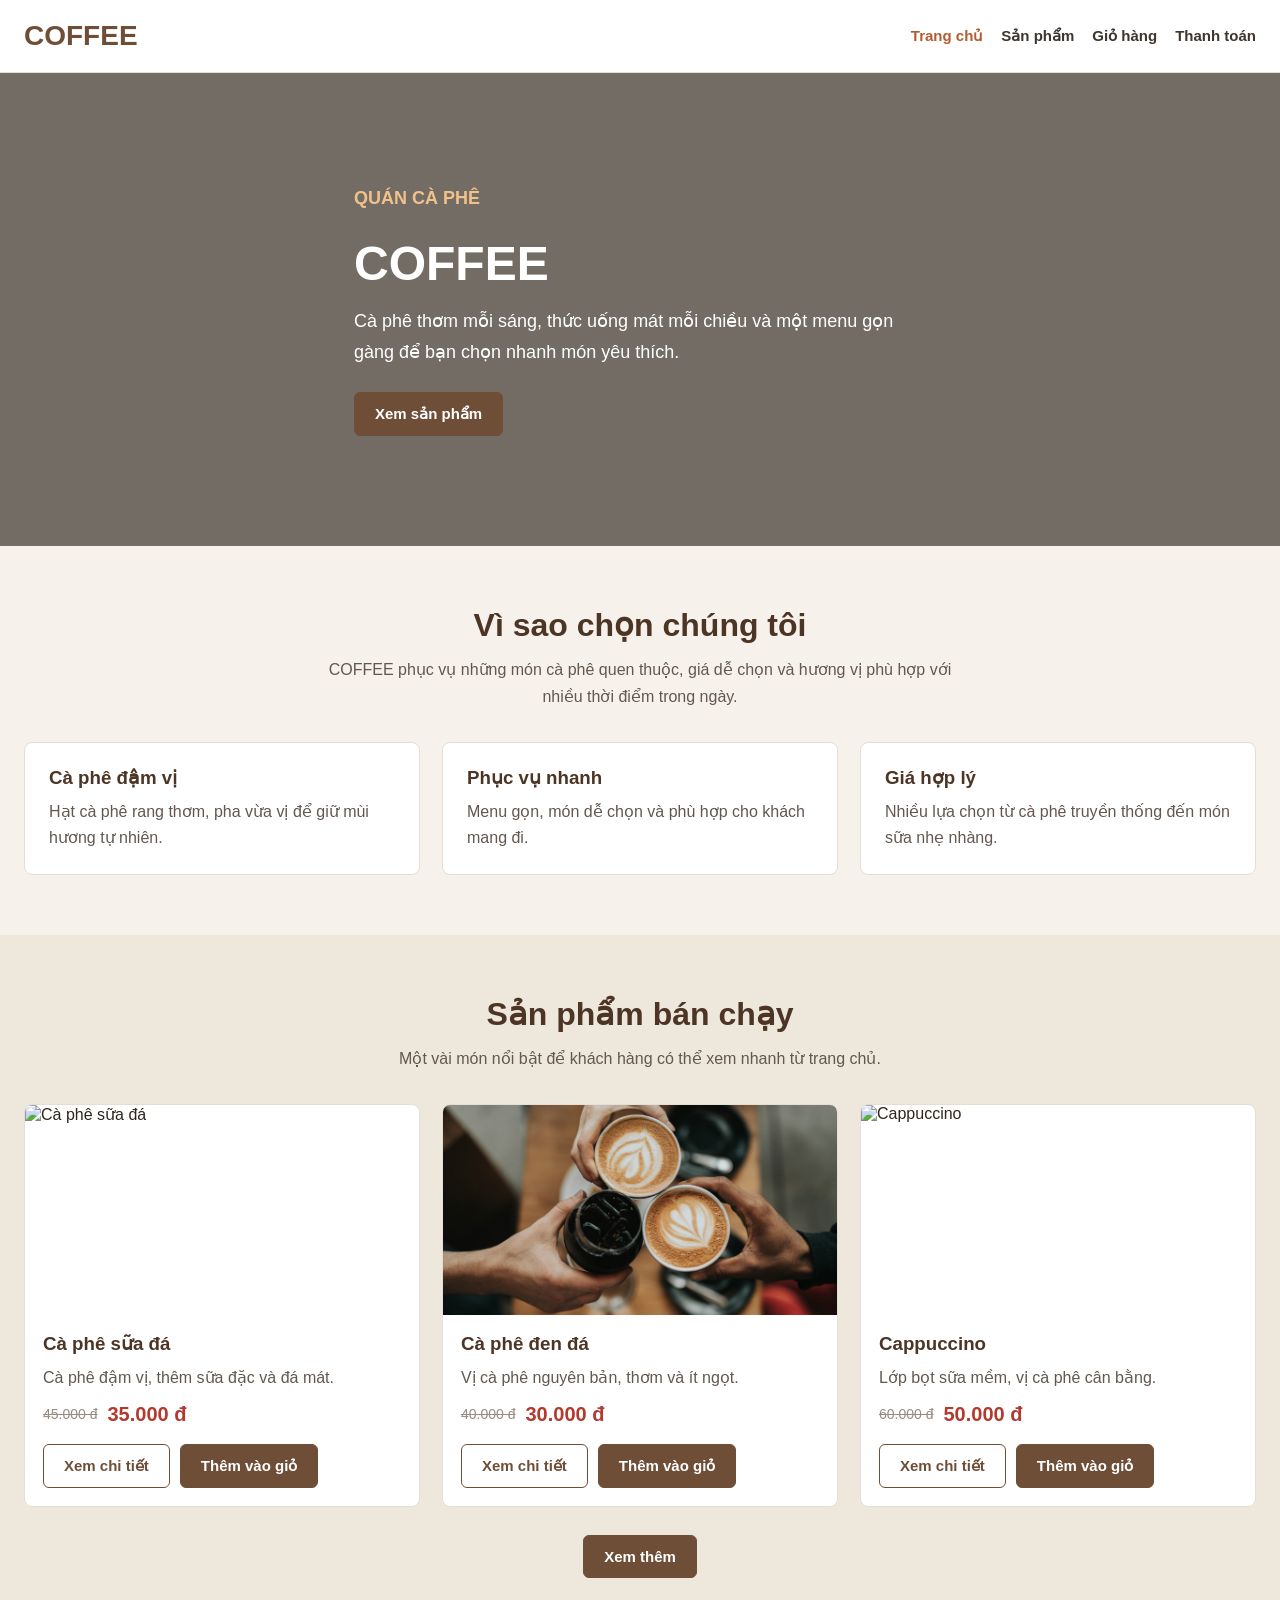
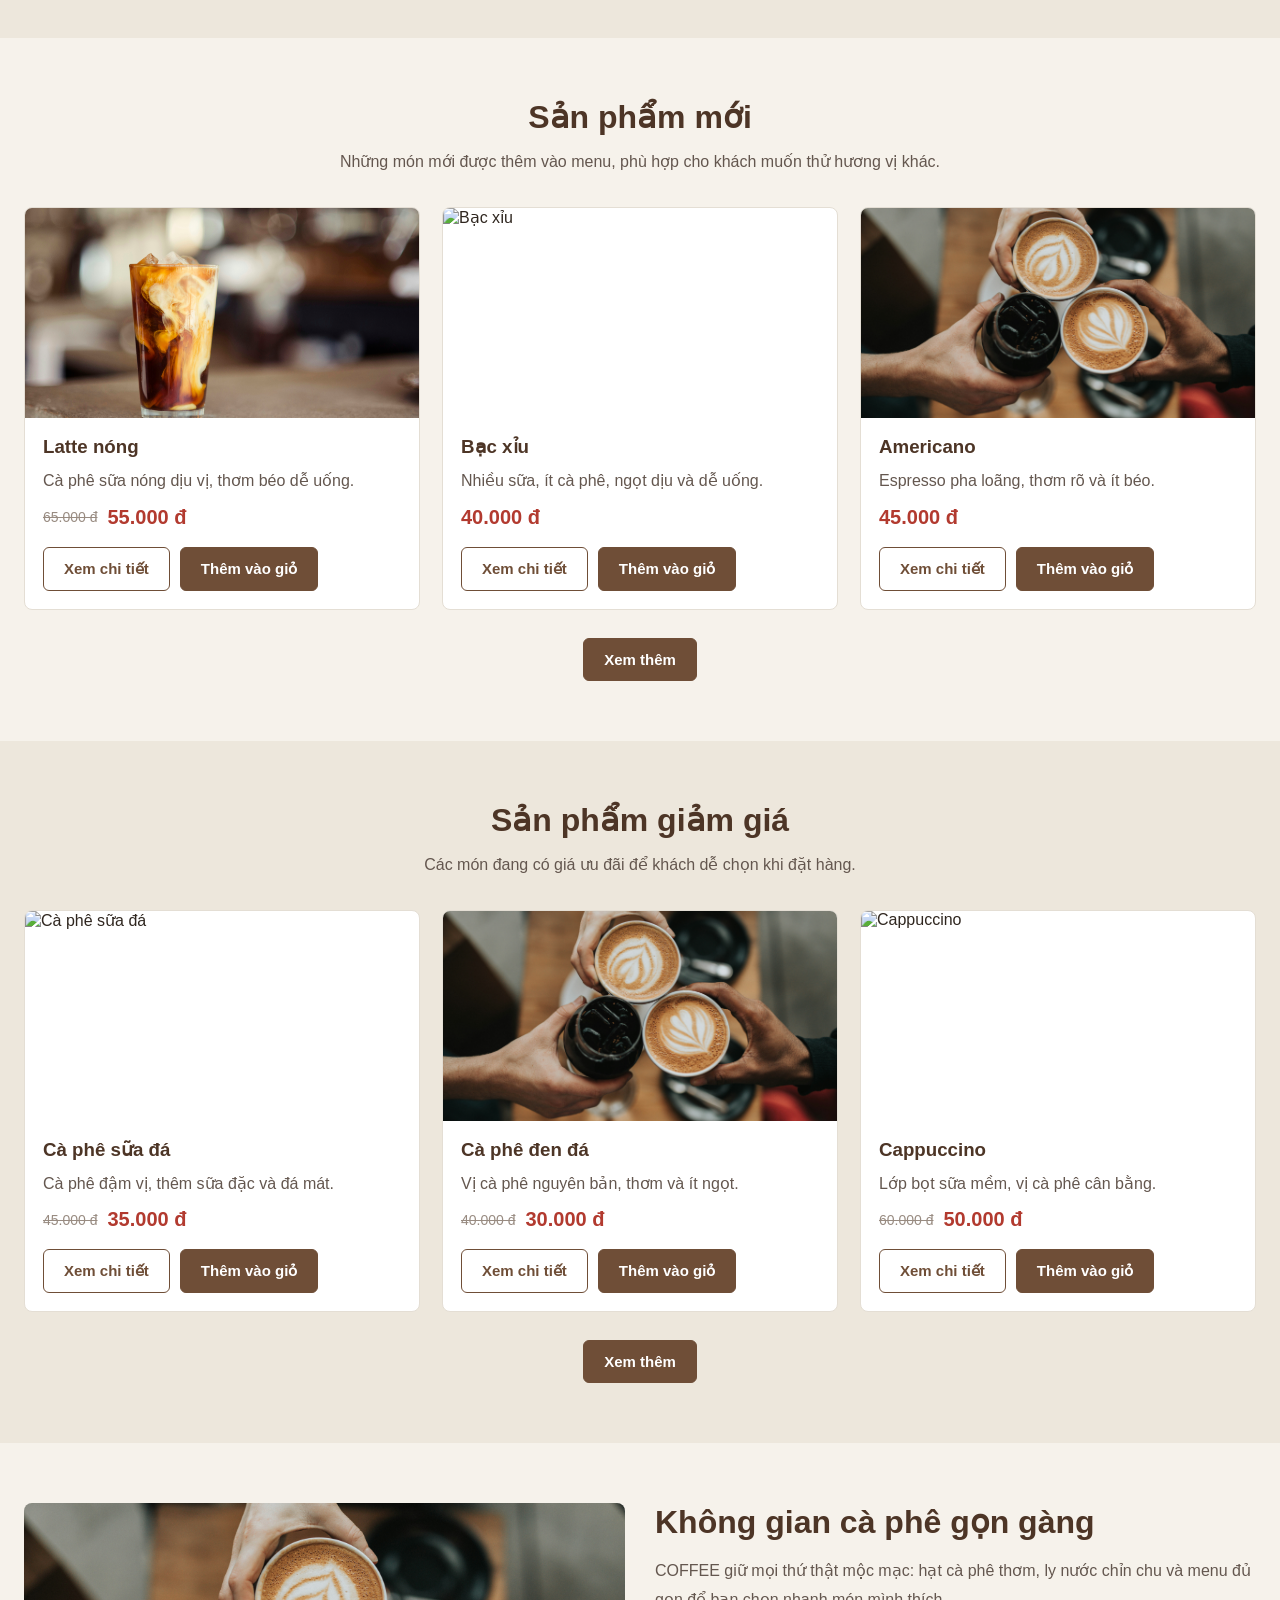
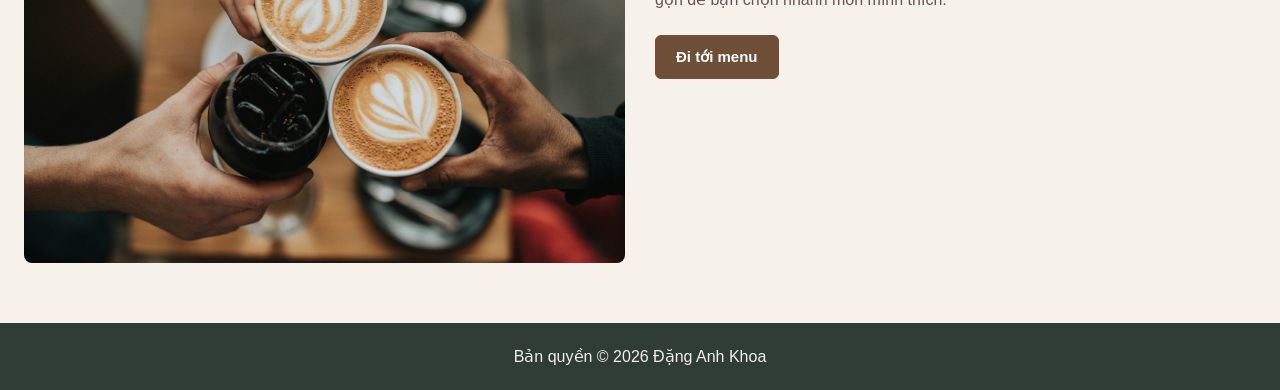
==== index.html @ a9210790 "first commit" ====
<!doctype html>
<html lang="vi">
  <head>
    <meta charset="UTF-8" />
    <meta name="viewport" content="width=device-width, initial-scale=1.0" />
    <title>COFFEE - Trang chủ</title>
    <link rel="stylesheet" href="style.css" />
  </head>

  <body>
    <header class="site-header">
      <div class="container header-inner">
        <a href="index.html" class="logo">COFFEE</a>

        <nav class="main-nav">
          <a href="index.html" class="active">Trang chủ</a>
          <a href="products.html">Sản phẩm</a>
          <a href="cart.html">Giỏ hàng</a>
          <a href="checkout.html">Thanh toán</a>
        </nav>
      </div>
    </header>

    <main>
      <section class="hero">
        <div class="container hero-content">
          <p class="eyebrow">Quán cà phê</p>
          <h1>COFFEE</h1>
          <p>
            Cà phê thơm mỗi sáng, thức uống mát mỗi chiều và một menu gọn gàng
            để bạn chọn nhanh món yêu thích.
          </p>
          <a href="products.html" class="btn">Xem sản phẩm</a>
        </div>
      </section>

      <section class="section">
        <div class="container">
          <h2 class="section-title">Vì sao chọn chúng tôi</h2>
          <p class="section-desc">
            COFFEE phục vụ những món cà phê quen thuộc, giá dễ chọn và hương vị
            phù hợp với nhiều thời điểm trong ngày.
          </p>

          <div class="feature-grid">
            <div class="feature-item">
              <h3>Cà phê đậm vị</h3>
              <p>Hạt cà phê rang thơm, pha vừa vị để giữ mùi hương tự nhiên.</p>
            </div>

            <div class="feature-item">
              <h3>Phục vụ nhanh</h3>
              <p>Menu gọn, món dễ chọn và phù hợp cho khách mang đi.</p>
            </div>

            <div class="feature-item">
              <h3>Giá hợp lý</h3>
              <p>
                Nhiều lựa chọn từ cà phê truyền thống đến món sữa nhẹ nhàng.
              </p>
            </div>
          </div>
        </div>
      </section>

      <section id="hot-products" class="section light-section">
        <div class="container">
          <h2 class="section-title">Sản phẩm bán chạy</h2>
          <p class="section-desc">
            Một vài món nổi bật để khách hàng có thể xem nhanh từ trang chủ.
          </p>

          <div class="product-grid"></div>

          <div class="section-more">
            <a href="products.html" class="btn">Xem thêm</a>
          </div>
        </div>
      </section>

      <section id="new-products" class="section">
        <div class="container">
          <h2 class="section-title">Sản phẩm mới</h2>
          <p class="section-desc">
            Những món mới được thêm vào menu, phù hợp cho khách muốn thử hương
            vị khác.
          </p>

          <div class="product-grid">
            <div class="product-card">
              <img
                src="./images/photo-1495474472287-4d71bcdd2085.jpeg"
                alt="Cà phê đen đá"
              />
              <div class="product-info">
                <h3>Cà phê đen đá</h3>
                <p>Vị cà phê nguyên bản, thơm rõ và ít ngọt.</p>
                <div class="price">
                  <span class="sale-price">30.000 đ</span>
                </div>
                <a href="detail.html" class="btn">Xem chi tiết</a>
              </div>
            </div>

            <div class="product-card">
              <img
                src="./images/photo-1461023058943-07fcbe16d735.jpeg"
                alt="Latte nóng"
              />
              <div class="product-info">
                <h3>Latte nóng</h3>
                <p>Cà phê sữa nóng dịu vị, thích hợp cho buổi sáng.</p>
                <div class="price">
                  <span class="sale-price">55.000 đ</span>
                </div>
                <a href="detail.html" class="btn">Xem chi tiết</a>
              </div>
            </div>

            <div class="product-card">
              <img
                src="./images/photo-1514432324607-a09d9b4aefdd.jpeg"
                alt="Cappuccino"
              />
              <div class="product-info">
                <h3>Cappuccino</h3>
                <p>Bọt sữa mịn, vị cà phê thơm và cân bằng.</p>
                <div class="price">
                  <span class="sale-price">50.000 đ</span>
                </div>
                <a href="detail.html" class="btn">Xem chi tiết</a>
              </div>
            </div>
          </div>

          <div class="section-more">
            <a href="products.html" class="btn">Xem thêm</a>
          </div>
        </div>
      </section>

      <section id="sale-products" class="section light-section">
        <div class="container">
          <h2 class="section-title">Sản phẩm giảm giá</h2>
          <p class="section-desc">
            Các món đang có giá ưu đãi để khách dễ chọn khi đặt hàng.
          </p>

          <div class="product-grid">
            <div class="product-card">
              <img
                src="./images/photo-1509042239860-f550ce710b93.jpeg"
                alt="Cà phê sữa đá"
              />
              <div class="product-info">
                <h3>Cà phê sữa đá</h3>
                <p>Cà phê đậm vị, thêm sữa đặc và đá mát.</p>
                <div class="price">
                  <span class="old-price">45.000 đ</span>
                  <span class="sale-price">35.000 đ</span>
                </div>
                <a href="detail.html" class="btn">Xem chi tiết</a>
              </div>
            </div>

            <div class="product-card">
              <img
                src="./images/photo-1495474472287-4d71bcdd2085.jpeg"
                alt="Cà phê đen đá"
              />
              <div class="product-info">
                <h3>Cà phê đen đá</h3>
                <p>Đậm vị, ít ngọt và phù hợp khi cần tập trung.</p>
                <div class="price">
                  <span class="old-price">40.000 đ</span>
                  <span class="sale-price">30.000 đ</span>
                </div>
                <a href="detail.html" class="btn">Xem chi tiết</a>
              </div>
            </div>

            <div class="product-card">
              <img
                src="./images/photo-1461023058943-07fcbe16d735.jpeg"
                alt="Latte nóng"
              />
              <div class="product-info">
                <h3>Latte nóng</h3>
                <p>Vị sữa nhẹ, cà phê dịu và dễ uống.</p>
                <div class="price">
                  <span class="old-price">65.000 đ</span>
                  <span class="sale-price">55.000 đ</span>
                </div>
                <a href="detail.html" class="btn">Xem chi tiết</a>
              </div>
            </div>
          </div>

          <div class="section-more">
            <a href="products.html" class="btn">Xem thêm</a>
          </div>
        </div>
      </section>

      <section class="section">
        <div class="container about-inner">
          <img
            src="./images/photo-1495474472287-4d71bcdd2085.jpeg"
            alt="Không gian cà phê"
          />

          <div class="about-text">
            <h2>Không gian cà phê gọn gàng</h2>
            <p>
              COFFEE giữ mọi thứ thật mộc mạc: hạt cà phê thơm, ly nước chỉn chu
              và menu đủ gọn để bạn chọn nhanh món mình thích.
            </p>
            <a href="products.html" class="btn">Đi tới menu</a>
          </div>
        </div>
      </section>
    </main>

    <footer class="site-footer">
      <div class="container">
        <p>Bản quyền © 2026 Đặng Anh Khoa</p>
      </div>
    </footer>
    <script src="app.js"></script>
  </body>
</html>
---- style.css ----
* {
  box-sizing: border-box;
  margin: 0;
  padding: 0;
}

body {
  background: #f6f2eb;
  color: #2f261f;
  font-family: Arial, Helvetica, sans-serif;
}

img {
  display: block;
  max-width: 100%;
}

a {
  color: inherit;
  text-decoration: none;
}

.container {
  max-width: 1280px;
  margin: 0 auto;
  padding: 0 24px;
}

.site-header {
  background: #ffffff;
  border-bottom: 1px solid #e4ded4;
}

.header-inner {
  align-items: center;
  display: flex;
  justify-content: space-between;
  min-height: 72px;
}

.logo {
  color: #6f4e37;
  font-size: 28px;
  font-weight: 700;
}

.main-nav {
  display: flex;
  flex-wrap: wrap;
  gap: 18px;
}

.main-nav a {
  color: #3f352d;
  font-size: 15px;
  font-weight: 700;
}

.main-nav a:hover,
.main-nav .active {
  color: #b35c2e;
}

.hero {
  background:
    linear-gradient(rgba(35, 26, 19, 0.62), rgba(35, 26, 19, 0.62)),
    url("./images/photo-1509042239860-f550ce710b93.jpeg") center / cover;
  color: #ffffff;
  padding: 110px 0;
}

.hero-content {
  max-width: 620px;
}

.eyebrow {
  color: #f0c28b;
  font-size: 14px;
  font-weight: 700;
  margin-bottom: 12px;
  text-transform: uppercase;
}

.hero h1,
.page-hero h1 {
  font-size: 48px;
  line-height: 1.1;
  margin-bottom: 16px;
}

.hero p,
.page-hero p {
  font-size: 18px;
  line-height: 1.7;
  margin-bottom: 24px;
}

.btn {
  background: #6f4e37;
  border: 1px solid #6f4e37;
  border-radius: 6px;
  color: #ffffff;
  cursor: pointer;
  display: inline-block;
  font-family: inherit;
  font-size: 15px;
  font-weight: 700;
  padding: 12px 20px;
}

.btn:hover {
  background: #4d3526;
}

.btn-outline {
  background: #ffffff;
  color: #6f4e37;
}

.btn-outline:hover {
  background: #f6f2eb;
}

.section {
  padding: 60px 0;
}

.section-title {
  color: #4d3526;
  font-size: 32px;
  margin-bottom: 12px;
  text-align: center;
}

.section-desc {
  color: #64574f;
  line-height: 1.7;
  margin: 0 auto 32px;
  max-width: 650px;
  text-align: center;
}

.feature-grid,
.product-grid {
  display: grid;
  gap: 22px;
  grid-template-columns: repeat(3, 1fr);
}

.feature-item,
.product-card,
.info-box,
.order-box {
  background: #ffffff;
  border: 1px solid #e4ded4;
  border-radius: 8px;
}

.feature-item {
  padding: 24px;
}

.feature-item h3,
.product-card h3,
.info-box h3,
.order-box h3 {
  color: #4d3526;
  margin-bottom: 10px;
}

.feature-item p,
.product-card p,
.info-box p,
.order-box p {
  color: #64574f;
  line-height: 1.6;
}

.light-section {
  background: #ede7dc;
}

.product-card {
  overflow: hidden;
}

.product-card img {
  height: 210px;
  object-fit: cover;
  width: 100%;
}

.product-info {
  padding: 18px;
}

.price {
  align-items: center;
  display: flex;
  gap: 10px;
  margin: 12px 0 18px;
}

.old-price {
  color: #988b81;
  font-size: 14px;
  text-decoration: line-through;
}

.sale-price {
  color: #b23a2f;
  font-size: 20px;
  font-weight: 700;
}

.card-actions {
  display: flex;
  flex-wrap: wrap;
  gap: 10px;
}

.section-more {
  margin-top: 28px;
  text-align: center;
}

.about-inner,
.detail-layout,
.cart-layout,
.checkout-layout {
  display: grid;
  gap: 30px;
  grid-template-columns: 1fr 1fr;
}

.about-inner img,
.detail-image {
  border-radius: 8px;
  height: 360px;
  object-fit: cover;
  width: 100%;
}

.about-text h2,
.detail-content h2 {
  color: #4d3526;
  font-size: 32px;
  margin-bottom: 16px;
}

.about-text p,
.detail-content p {
  color: #64574f;
  line-height: 1.8;
  margin-bottom: 20px;
}

.page-hero {
  background: #2f3d35;
  color: #ffffff;
  padding: 70px 0;
}

.toolbar {
  align-items: center;
  display: flex;
  justify-content: space-between;
  margin-bottom: 26px;
}

.toolbar h2 {
  color: #4d3526;
  font-size: 28px;
}

.toolbar span {
  color: #64574f;
}

.toolbar-actions {
  align-items: center;
  display: flex;
  gap: 12px;
}

.sort-label {
  color: #4d3526;
  font-size: 14px;
  font-weight: 700;
}

.sort-select {
  width: 180px;
}

.products-layout {
  align-items: start;
  display: grid;
  gap: 32px;
  grid-template-columns: 290px minmax(0, 1fr);
}

.products-content {
  min-width: 0;
}

.filter-sidebar {
  align-self: start;
  position: sticky;
  top: 92px;
}

.filter-panel {
  background: #fffaf3;
  border: 1px solid #eadfce;
  border-radius: 8px;
  box-shadow: 0 12px 28px rgba(77, 53, 38, 0.08);
  padding: 18px;
}

.filter-panel h2 {
  color: #4d3526;
  font-size: 24px;
  margin-bottom: 16px;
  padding-bottom: 14px;
  border-bottom: 1px solid #eadfce;
}

.filter-group {
  display: grid;
  gap: 9px;
  margin-bottom: 16px;
}

.filter-label {
  color: #4d3526;
  font-size: 14px;
  font-weight: 700;
}

.filter-group label {
  align-items: center;
  color: #64574f;
  display: flex;
  gap: 8px;
  line-height: 1.5;
}

.filter-panel input[type="text"],
.filter-panel select,
.sort-select select {
  border: 1px solid #d8d0c5;
  border-radius: 6px;
  color: #2f261f;
  font-family: inherit;
  font-size: 15px;
  padding: 11px 12px;
  width: 100%;
}

.select-wrap {
  position: relative;
}

.select-wrap::after {
  border-left: 5px solid transparent;
  border-right: 5px solid transparent;
  border-top: 6px solid #6f4e37;
  content: "";
  pointer-events: none;
  position: absolute;
  right: 13px;
  top: 50%;
  transform: translateY(-50%);
}

.filter-panel select,
.sort-select select {
  appearance: none;
  background: #ffffff;
  padding-right: 34px;
}

.price-range {
  height: 30px;
  position: relative;
}

.price-range::before {
  background: #e7dccf;
  border-radius: 999px;
  content: "";
  height: 6px;
  left: 0;
  position: absolute;
  right: 0;
  top: 12px;
}

.price-range::after {
  background: #6f4e37;
  border-radius: 999px;
  content: "";
  height: 6px;
  left: 20%;
  position: absolute;
  right: 20%;
  top: 12px;
}

.price-range input {
  appearance: none;
  background: transparent;
  height: 30px;
  left: 0;
  pointer-events: none;
  position: absolute;
  top: 0;
  width: 100%;
  z-index: 2;
}

.price-range input::-webkit-slider-thumb {
  appearance: none;
  background: #ffffff;
  border: 3px solid #6f4e37;
  border-radius: 50%;
  cursor: pointer;
  height: 18px;
  pointer-events: auto;
  width: 18px;
}

.price-range input::-moz-range-thumb {
  background: #ffffff;
  border: 3px solid #6f4e37;
  border-radius: 50%;
  cursor: pointer;
  height: 14px;
  pointer-events: auto;
  width: 14px;
}

.price-range input::-webkit-slider-runnable-track {
  background: transparent;
}

.price-range input::-moz-range-track {
  background: transparent;
}

.range-values {
  color: #64574f;
  display: flex;
  font-size: 14px;
  justify-content: space-between;
}

.filter-actions {
  display: grid;
  gap: 10px;
  margin-top: 10px;
}

.filter-actions .btn {
  text-align: center;
  width: 100%;
}

.filter-box {
  background: #ffffff;
  border: 1px solid #e4ded4;
  border-radius: 8px;
  display: flex;
  flex-wrap: wrap;
  gap: 10px;
  margin-bottom: 24px;
  padding: 14px;
}

.filter-btn {
  background: #f8f5ef;
  border: 1px solid #d8d0c5;
  border-radius: 6px;
  color: #4d3526;
  cursor: pointer;
  display: block;
  font-family: inherit;
  font-size: 15px;
  font-weight: 700;
  padding: 10px 14px;
  text-align: left;
  width: 100%;
}

.filter-btn:hover,
.filter-btn.active {
  background: #6f4e37;
  border-color: #6f4e37;
  color: #ffffff;
}

.empty-message {
  background: #ffffff;
  border: 1px solid #e4ded4;
  border-radius: 8px;
  color: #64574f;
  grid-column: 1 / -1;
  padding: 24px;
  text-align: center;
}

.detail-list {
  color: #4f453e;
  line-height: 1.8;
  margin: 18px 0 22px 18px;
}

.buy-box {
  align-items: center;
  display: flex;
  flex-wrap: wrap;
  gap: 12px;
}

.buy-box input,
.form-group input,
.form-group textarea,
.form-group select {
  border: 1px solid #d8d0c5;
  border-radius: 6px;
  color: #2f261f;
  font-family: inherit;
  font-size: 15px;
  padding: 12px;
}

.buy-box input {
  width: 82px;
}

.info-box,
.order-box {
  padding: 22px;
}

.cart-items {
  background: #ffffff;
  border: 1px solid #e4ded4;
  border-radius: 8px;
  overflow: hidden;
}

.cart-row {
  align-items: center;
  border-bottom: 1px solid #e4ded4;
  display: grid;
  gap: 16px;
  grid-template-columns: 90px 1fr 90px 110px;
  padding: 16px;
}

.cart-row:last-child {
  border-bottom: 0;
}

.cart-row img {
  border-radius: 6px;
  height: 76px;
  object-fit: cover;
  width: 90px;
}

.cart-row input {
  border: 1px solid #d8d0c5;
  border-radius: 6px;
  padding: 10px;
  width: 70px;
}

.cart-price {
  color: #b23a2f;
  font-weight: 700;
  text-align: right;
}

.summary-line {
  border-bottom: 1px solid #e4ded4;
  display: flex;
  justify-content: space-between;
  padding: 12px 0;
}

.summary-total {
  color: #b23a2f;
  font-size: 22px;
  font-weight: 700;
}

.order-box .btn {
  margin-top: 18px;
  text-align: center;
  width: 100%;
}

.checkout-form {
  background: #ffffff;
  border: 1px solid #e4ded4;
  border-radius: 8px;
  padding: 22px;
}

.form-row {
  display: grid;
  gap: 16px;
  grid-template-columns: 1fr 1fr;
}

.form-group {
  margin-bottom: 16px;
}

.form-group label {
  display: block;
  font-weight: 700;
  margin-bottom: 8px;
}

.form-group input,
.form-group textarea,
.form-group select {
  width: 100%;
}

.payment-list {
  display: grid;
  gap: 10px;
  margin-bottom: 18px;
}

.payment-list label {
  background: #f8f5ef;
  border: 1px solid #e4ded4;
  border-radius: 6px;
  padding: 12px;
}

.site-footer {
  background: #2f3d35;
  color: #f3efe8;
  padding: 24px 0;
  text-align: center;
}

@media (max-width: 900px) {
  .feature-grid,
  .product-grid,
  .about-inner,
  .detail-layout,
  .cart-layout,
  .checkout-layout,
  .products-layout {
    grid-template-columns: 1fr;
  }

  .filter-sidebar {
    position: static;
  }

  .hero h1,
  .page-hero h1 {
    font-size: 38px;
  }
}

@media (max-width: 640px) {
  .header-inner {
    align-items: flex-start;
    flex-direction: column;
    gap: 14px;
    padding: 16px 0;
  }

  .main-nav {
    gap: 12px;
  }

  .hero,
  .page-hero {
    padding: 58px 0;
  }

  .hero h1,
  .page-hero h1 {
    font-size: 32px;
  }

  .section {
    padding: 44px 0;
  }

  .toolbar,
  .form-row {
    align-items: flex-start;
    display: flex;
    flex-direction: column;
  }

  .cart-row {
    grid-template-columns: 78px 1fr;
  }

  .cart-row img {
    height: 68px;
    width: 78px;
  }

  .cart-price {
    text-align: left;
  }
}
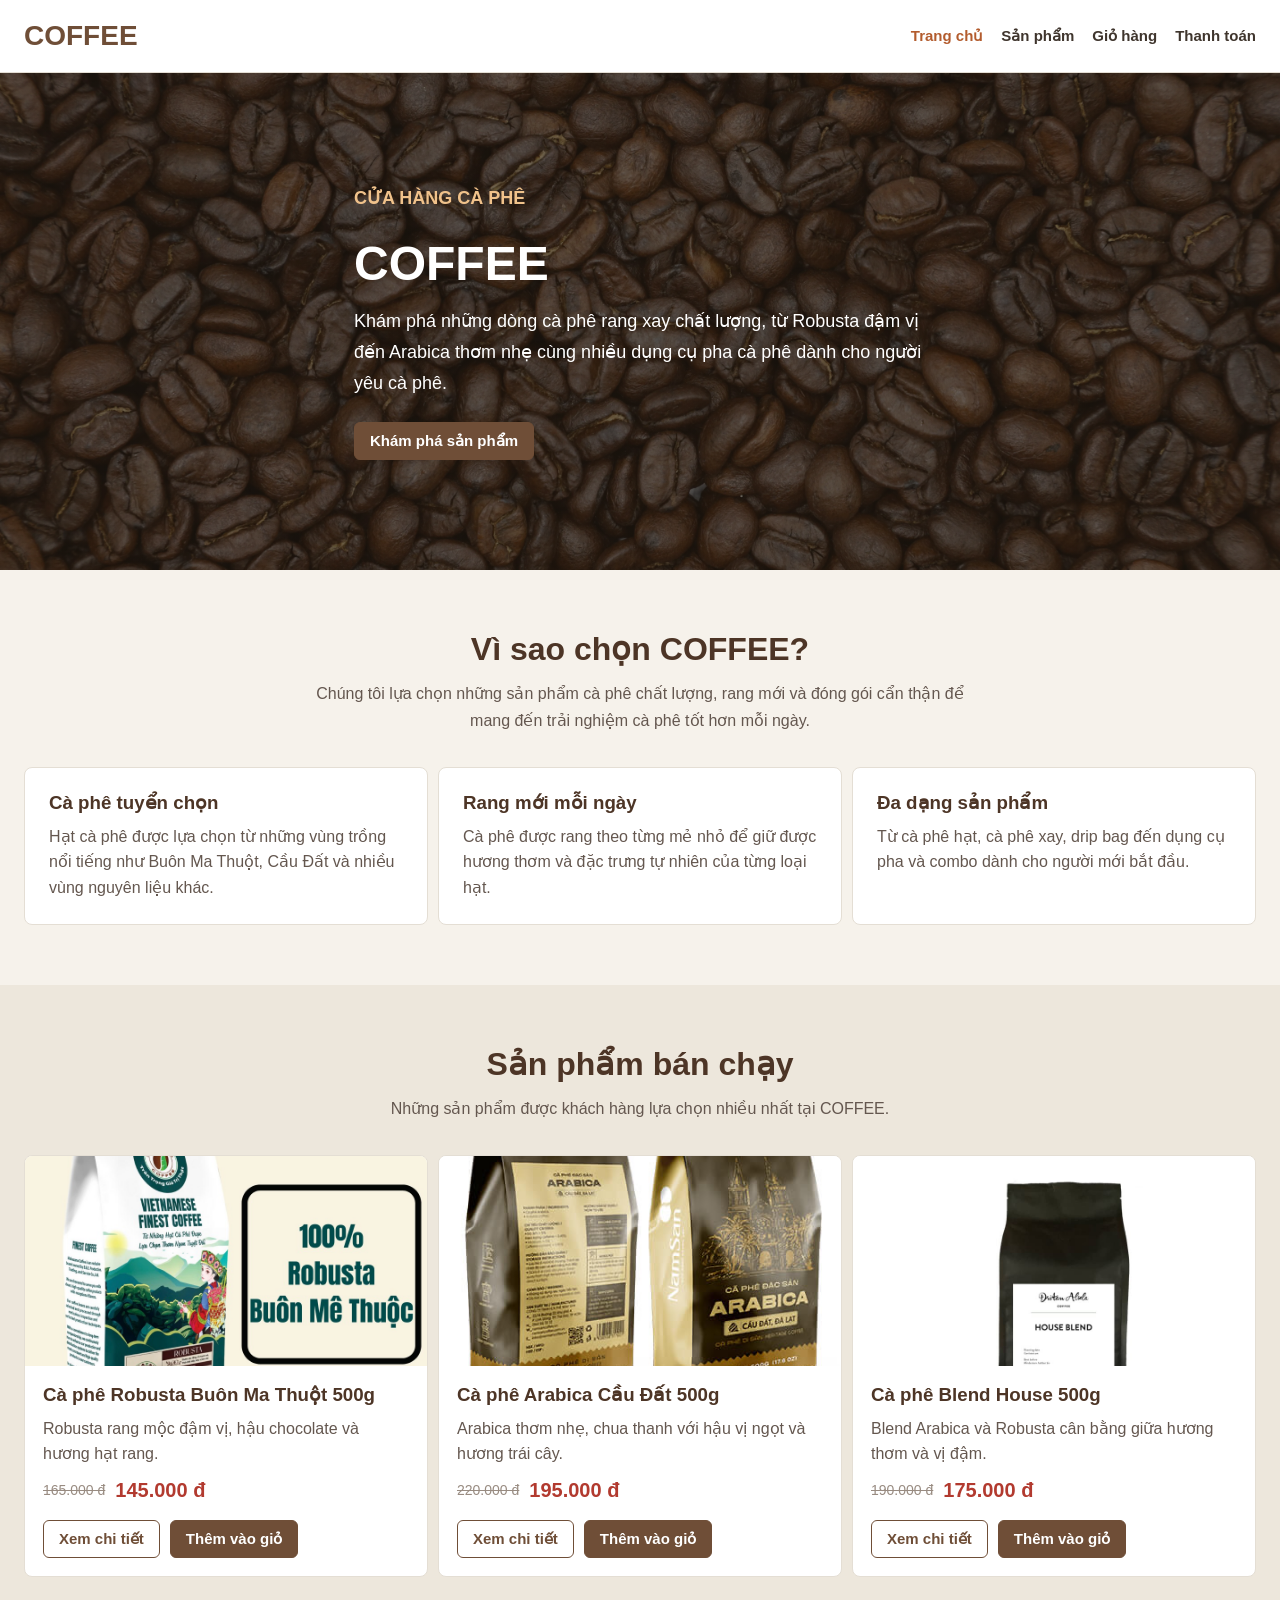
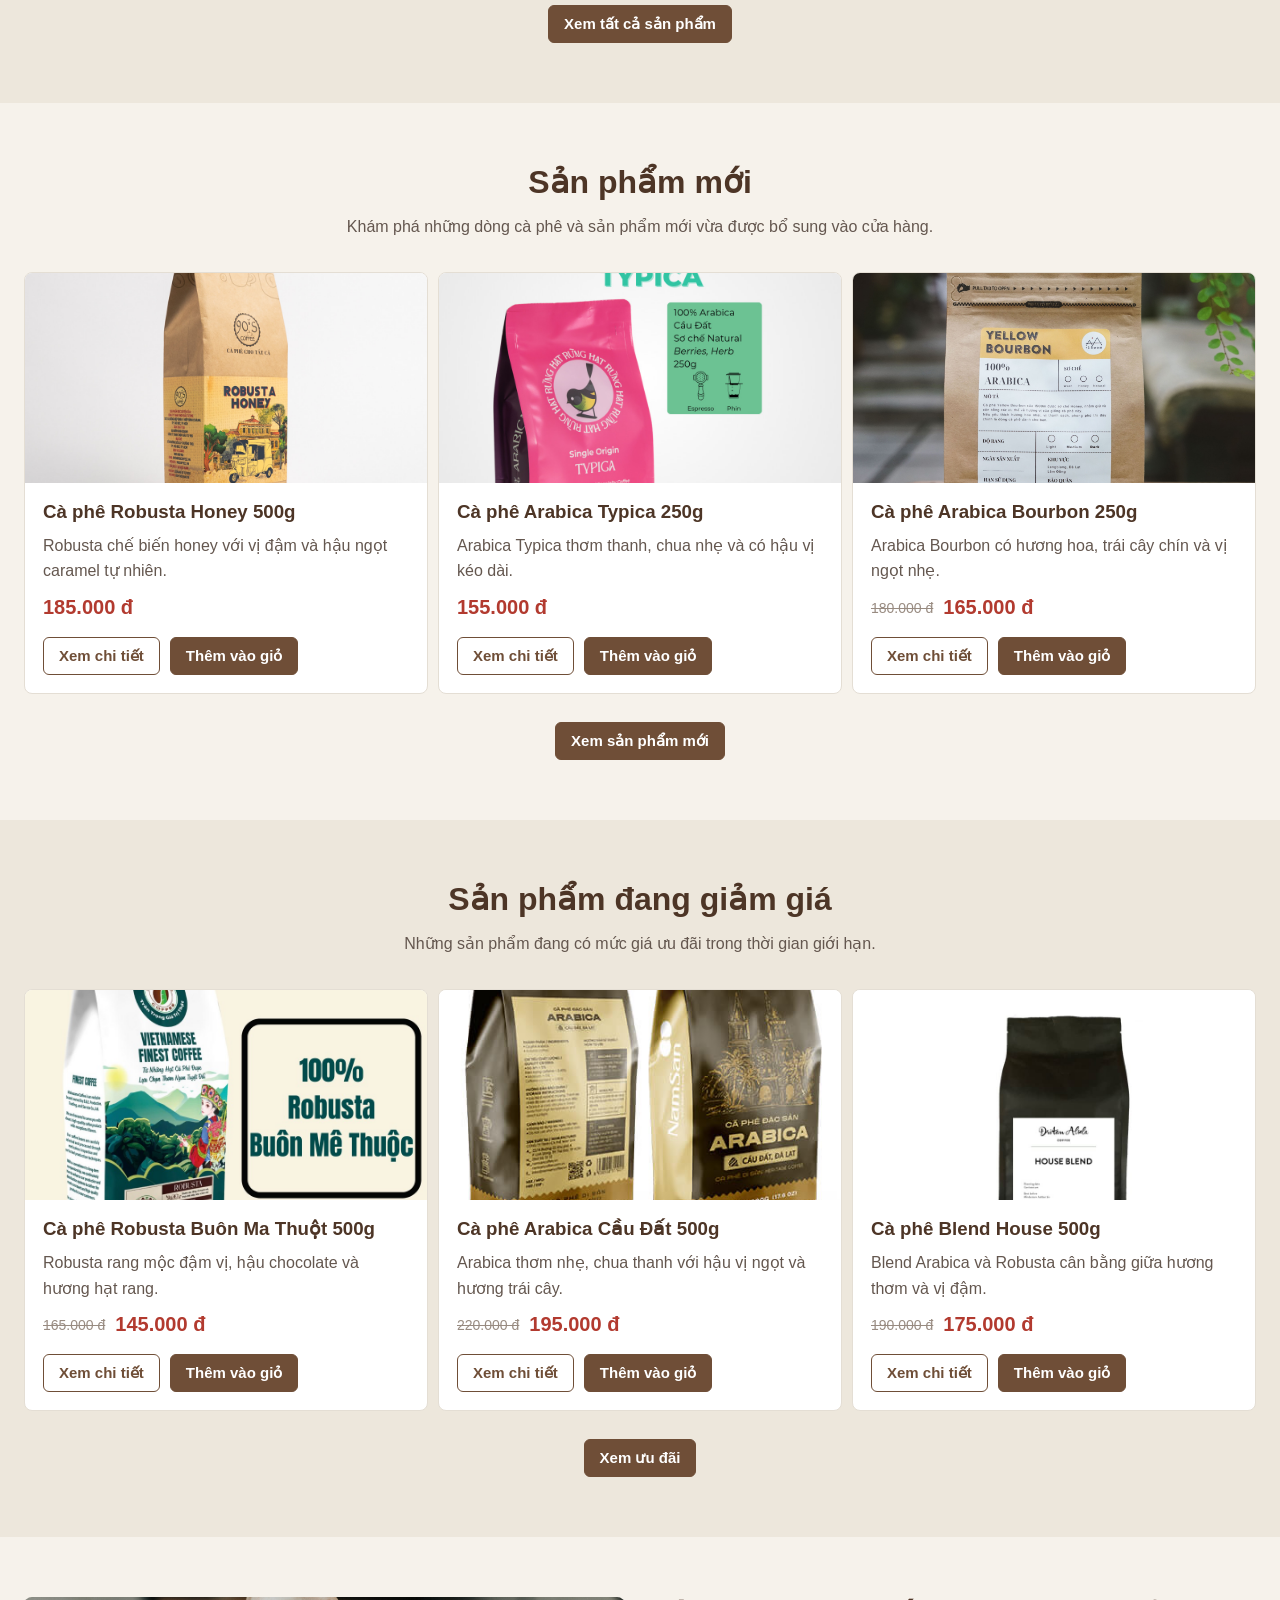
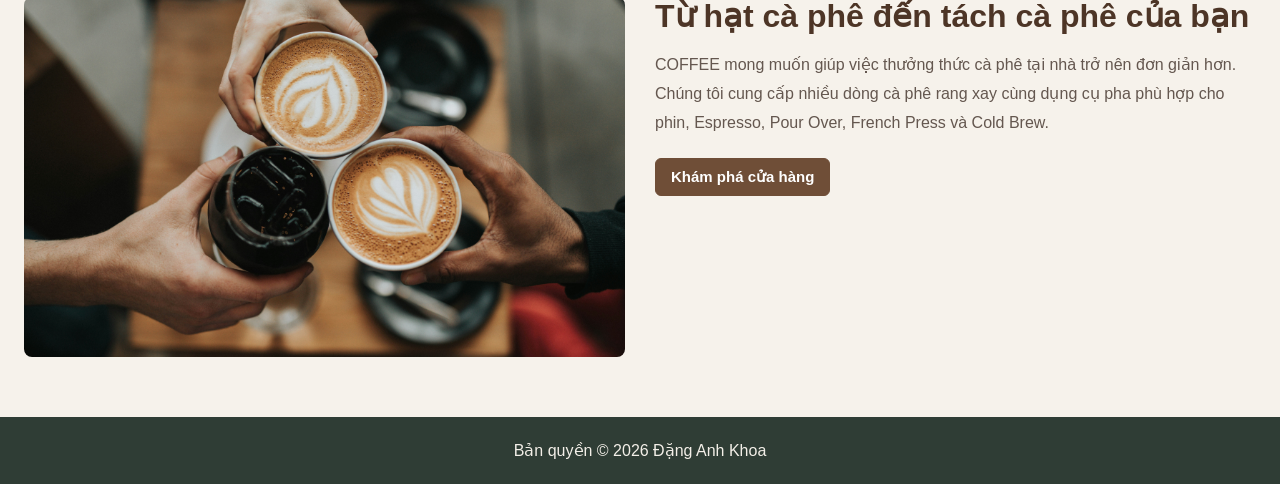
==== commit b195d959: "complete home,products,detail" ====
--- a/index.html
+++ b/index.html
@@ -21,42 +21,54 @@
       </div>
     </header>
 
-    <main>
+    <main id="home-page">
       <section class="hero">
         <div class="container hero-content">
-          <p class="eyebrow">Quán cà phê</p>
+          <p class="eyebrow">Cửa hàng cà phê</p>
+
           <h1>COFFEE</h1>
+
           <p>
-            Cà phê thơm mỗi sáng, thức uống mát mỗi chiều và một menu gọn gàng
-            để bạn chọn nhanh món yêu thích.
+            Khám phá những dòng cà phê rang xay chất lượng, từ Robusta đậm vị
+            đến Arabica thơm nhẹ cùng nhiều dụng cụ pha cà phê dành cho người
+            yêu cà phê.
           </p>
-          <a href="products.html" class="btn">Xem sản phẩm</a>
+
+          <a href="products.html" class="btn">Khám phá sản phẩm</a>
         </div>
       </section>
 
       <section class="section">
         <div class="container">
-          <h2 class="section-title">Vì sao chọn chúng tôi</h2>
+          <h2 class="section-title">Vì sao chọn COFFEE?</h2>
+
           <p class="section-desc">
-            COFFEE phục vụ những món cà phê quen thuộc, giá dễ chọn và hương vị
-            phù hợp với nhiều thời điểm trong ngày.
+            Chúng tôi lựa chọn những sản phẩm cà phê chất lượng, rang mới và
+            đóng gói cẩn thận để mang đến trải nghiệm cà phê tốt hơn mỗi ngày.
           </p>
 
           <div class="feature-grid">
             <div class="feature-item">
-              <h3>Cà phê đậm vị</h3>
-              <p>Hạt cà phê rang thơm, pha vừa vị để giữ mùi hương tự nhiên.</p>
+              <h3>Cà phê tuyển chọn</h3>
+              <p>
+                Hạt cà phê được lựa chọn từ những vùng trồng nổi tiếng như Buôn
+                Ma Thuột, Cầu Đất và nhiều vùng nguyên liệu khác.
+              </p>
             </div>
 
             <div class="feature-item">
-              <h3>Phục vụ nhanh</h3>
-              <p>Menu gọn, món dễ chọn và phù hợp cho khách mang đi.</p>
+              <h3>Rang mới mỗi ngày</h3>
+              <p>
+                Cà phê được rang theo từng mẻ nhỏ để giữ được hương thơm và đặc
+                trưng tự nhiên của từng loại hạt.
+              </p>
             </div>
 
             <div class="feature-item">
-              <h3>Giá hợp lý</h3>
+              <h3>Đa dạng sản phẩm</h3>
               <p>
-                Nhiều lựa chọn từ cà phê truyền thống đến món sữa nhẹ nhàng.
+                Từ cà phê hạt, cà phê xay, drip bag đến dụng cụ pha và combo
+                dành cho người mới bắt đầu.
               </p>
             </div>
           </div>
@@ -66,14 +78,19 @@
       <section id="hot-products" class="section light-section">
         <div class="container">
           <h2 class="section-title">Sản phẩm bán chạy</h2>
+
           <p class="section-desc">
-            Một vài món nổi bật để khách hàng có thể xem nhanh từ trang chủ.
+            Những sản phẩm được khách hàng lựa chọn nhiều nhất tại COFFEE.
           </p>
 
-          <div class="product-grid"></div>
+          <div class="product-grid">
+            <!-- render hot-products -->
+          </div>
 
           <div class="section-more">
-            <a href="products.html" class="btn">Xem thêm</a>
+            <a href="products.html?status=hot" class="btn"
+              >Xem tất cả sản phẩm</a
+            >
           </div>
         </div>
       </section>
@@ -81,123 +98,36 @@
       <section id="new-products" class="section">
         <div class="container">
           <h2 class="section-title">Sản phẩm mới</h2>
+
           <p class="section-desc">
-            Những món mới được thêm vào menu, phù hợp cho khách muốn thử hương
-            vị khác.
+            Khám phá những dòng cà phê và sản phẩm mới vừa được bổ sung vào cửa
+            hàng.
           </p>
 
           <div class="product-grid">
-            <div class="product-card">
-              <img
-                src="./images/photo-1495474472287-4d71bcdd2085.jpeg"
-                alt="Cà phê đen đá"
-              />
-              <div class="product-info">
-                <h3>Cà phê đen đá</h3>
-                <p>Vị cà phê nguyên bản, thơm rõ và ít ngọt.</p>
-                <div class="price">
-                  <span class="sale-price">30.000 đ</span>
-                </div>
-                <a href="detail.html" class="btn">Xem chi tiết</a>
-              </div>
-            </div>
-
-            <div class="product-card">
-              <img
-                src="./images/photo-1461023058943-07fcbe16d735.jpeg"
-                alt="Latte nóng"
-              />
-              <div class="product-info">
-                <h3>Latte nóng</h3>
-                <p>Cà phê sữa nóng dịu vị, thích hợp cho buổi sáng.</p>
-                <div class="price">
-                  <span class="sale-price">55.000 đ</span>
-                </div>
-                <a href="detail.html" class="btn">Xem chi tiết</a>
-              </div>
-            </div>
-
-            <div class="product-card">
-              <img
-                src="./images/photo-1514432324607-a09d9b4aefdd.jpeg"
-                alt="Cappuccino"
-              />
-              <div class="product-info">
-                <h3>Cappuccino</h3>
-                <p>Bọt sữa mịn, vị cà phê thơm và cân bằng.</p>
-                <div class="price">
-                  <span class="sale-price">50.000 đ</span>
-                </div>
-                <a href="detail.html" class="btn">Xem chi tiết</a>
-              </div>
-            </div>
+            <!-- render new-products -->
           </div>
 
           <div class="section-more">
-            <a href="products.html" class="btn">Xem thêm</a>
+            <a href="products.html?status=new" class="btn">Xem sản phẩm mới</a>
           </div>
         </div>
       </section>
 
       <section id="sale-products" class="section light-section">
         <div class="container">
-          <h2 class="section-title">Sản phẩm giảm giá</h2>
+          <h2 class="section-title">Sản phẩm đang giảm giá</h2>
+
           <p class="section-desc">
-            Các món đang có giá ưu đãi để khách dễ chọn khi đặt hàng.
+            Những sản phẩm đang có mức giá ưu đãi trong thời gian giới hạn.
           </p>
 
           <div class="product-grid">
-            <div class="product-card">
-              <img
-                src="./images/photo-1509042239860-f550ce710b93.jpeg"
-                alt="Cà phê sữa đá"
-              />
-              <div class="product-info">
-                <h3>Cà phê sữa đá</h3>
-                <p>Cà phê đậm vị, thêm sữa đặc và đá mát.</p>
-                <div class="price">
-                  <span class="old-price">45.000 đ</span>
-                  <span class="sale-price">35.000 đ</span>
-                </div>
-                <a href="detail.html" class="btn">Xem chi tiết</a>
-              </div>
-            </div>
-
-            <div class="product-card">
-              <img
-                src="./images/photo-1495474472287-4d71bcdd2085.jpeg"
-                alt="Cà phê đen đá"
-              />
-              <div class="product-info">
-                <h3>Cà phê đen đá</h3>
-                <p>Đậm vị, ít ngọt và phù hợp khi cần tập trung.</p>
-                <div class="price">
-                  <span class="old-price">40.000 đ</span>
-                  <span class="sale-price">30.000 đ</span>
-                </div>
-                <a href="detail.html" class="btn">Xem chi tiết</a>
-              </div>
-            </div>
-
-            <div class="product-card">
-              <img
-                src="./images/photo-1461023058943-07fcbe16d735.jpeg"
-                alt="Latte nóng"
-              />
-              <div class="product-info">
-                <h3>Latte nóng</h3>
-                <p>Vị sữa nhẹ, cà phê dịu và dễ uống.</p>
-                <div class="price">
-                  <span class="old-price">65.000 đ</span>
-                  <span class="sale-price">55.000 đ</span>
-                </div>
-                <a href="detail.html" class="btn">Xem chi tiết</a>
-              </div>
-            </div>
+            <!-- render sale-products -->
           </div>
 
           <div class="section-more">
-            <a href="products.html" class="btn">Xem thêm</a>
+            <a href="products.html?status=sale" class="btn">Xem ưu đãi</a>
           </div>
         </div>
       </section>
@@ -205,17 +135,21 @@
       <section class="section">
         <div class="container about-inner">
           <img
-            src="./images/photo-1495474472287-4d71bcdd2085.jpeg"
-            alt="Không gian cà phê"
+            src="./images/hat-ca-phe-den-tach-ca-phe.jpeg"
+            alt="Hạt cà phê rang"
           />
 
           <div class="about-text">
-            <h2>Không gian cà phê gọn gàng</h2>
+            <h2>Từ hạt cà phê đến tách cà phê của bạn</h2>
+
             <p>
-              COFFEE giữ mọi thứ thật mộc mạc: hạt cà phê thơm, ly nước chỉn chu
-              và menu đủ gọn để bạn chọn nhanh món mình thích.
+              COFFEE mong muốn giúp việc thưởng thức cà phê tại nhà trở nên đơn
+              giản hơn. Chúng tôi cung cấp nhiều dòng cà phê rang xay cùng dụng
+              cụ pha phù hợp cho phin, Espresso, Pour Over, French Press và Cold
+              Brew.
             </p>
-            <a href="products.html" class="btn">Đi tới menu</a>
+
+            <a href="products.html" class="btn">Khám phá cửa hàng</a>
           </div>
         </div>
       </section>
@@ -226,6 +160,7 @@
         <p>Bản quyền © 2026 Đặng Anh Khoa</p>
       </div>
     </footer>
-    <script src="app.js"></script>
+
+    <script type="module" src="app.js"></script>
   </body>
 </html>
--- a/style.css
+++ b/style.css
@@ -64,7 +64,7 @@
 .hero {
   background:
     linear-gradient(rgba(35, 26, 19, 0.62), rgba(35, 26, 19, 0.62)),
-    url("./images/photo-1509042239860-f550ce710b93.jpeg") center / cover;
+    url("./images/background-ca-phe.webp") center / cover;
   color: #ffffff;
   padding: 110px 0;
 }
@@ -105,7 +105,7 @@
   font-family: inherit;
   font-size: 15px;
   font-weight: 700;
-  padding: 12px 20px;
+  padding: 9px 15px;
 }
 
 .btn:hover {
@@ -142,8 +142,9 @@
 
 .feature-grid,
 .product-grid {
-  display: grid;
-  gap: 22px;
+  align-items: stretch;
+  display: grid;
+  gap: 10px;
   grid-template-columns: repeat(3, 1fr);
 }
 
@@ -182,6 +183,14 @@
 
 .product-card {
   overflow: hidden;
+  display: flex;
+  flex-direction: column;
+  height: 100%;
+  transition: 0.3s;
+}
+
+.product-card:hover {
+  transform: translateY(-5px);
 }
 
 .product-card img {
@@ -191,14 +200,21 @@
 }
 
 .product-info {
+  display: flex;
+  flex-direction: column;
+  flex: 1;
   padding: 18px;
 }
 
+.product-info p {
+  margin-bottom: 12px;
+}
+
 .price {
   align-items: center;
   display: flex;
   gap: 10px;
-  margin: 12px 0 18px;
+  margin: auto 0 18px;
 }
 
 .old-price {
@@ -233,11 +249,25 @@
   grid-template-columns: 1fr 1fr;
 }
 
-.about-inner img,
-.detail-image {
+.not-found {
+  display: flex;
+  flex-direction: column;
+  justify-content: center;
+  align-items: center;
+  gap: 30px;
+}
+
+.about-inner img {
   border-radius: 8px;
   height: 360px;
   object-fit: cover;
+  width: 100%;
+}
+
+.detail-image {
+  border-radius: 8px;
+  height: 560px;
+  object-fit: contain;
   width: 100%;
 }
 
@@ -381,79 +411,80 @@
   padding-right: 34px;
 }
 
-.price-range {
-  height: 30px;
-  position: relative;
-}
-
-.price-range::before {
+.price-filter {
+  display: grid;
+  gap: 10px;
+}
+
+.price-filter input[type="range"] {
+  appearance: none;
   background: #e7dccf;
   border-radius: 999px;
-  content: "";
+  cursor: pointer;
   height: 6px;
-  left: 0;
-  position: absolute;
-  right: 0;
-  top: 12px;
-}
-
-.price-range::after {
-  background: #6f4e37;
-  border-radius: 999px;
-  content: "";
-  height: 6px;
-  left: 20%;
-  position: absolute;
-  right: 20%;
-  top: 12px;
-}
-
-.price-range input {
-  appearance: none;
-  background: transparent;
-  height: 30px;
-  left: 0;
-  pointer-events: none;
-  position: absolute;
-  top: 0;
-  width: 100%;
-  z-index: 2;
-}
-
-.price-range input::-webkit-slider-thumb {
+  width: 100%;
+}
+
+.price-filter input[type="range"]::-webkit-slider-thumb {
   appearance: none;
   background: #ffffff;
   border: 3px solid #6f4e37;
   border-radius: 50%;
   cursor: pointer;
   height: 18px;
-  pointer-events: auto;
   width: 18px;
 }
 
-.price-range input::-moz-range-thumb {
+.price-filter input[type="range"]::-moz-range-thumb {
   background: #ffffff;
   border: 3px solid #6f4e37;
   border-radius: 50%;
   cursor: pointer;
   height: 14px;
-  pointer-events: auto;
   width: 14px;
 }
 
-.price-range input::-webkit-slider-runnable-track {
-  background: transparent;
-}
-
-.price-range input::-moz-range-track {
-  background: transparent;
-}
-
-.range-values {
+.price-filter-value {
+  align-items: center;
   color: #64574f;
   display: flex;
   font-size: 14px;
   justify-content: space-between;
+}
+
+.price-filter-value strong {
+  color: #4d3526;
+  font-weight: 700;
+}
+
+#max-price-value {
+  color: #b23a2f;
+}
+
+.filter-panel input[type="text"]:focus,
+.filter-panel select:focus,
+.sort-select select:focus {
+  border-color: #6f4e37;
+  outline: none;
+}
+
+.toolbar > div:first-child {
+  display: grid;
+  gap: 6px;
+}
+
+#product-count {
+  color: #7b6c62;
+  font-size: 14px;
+}
+.products-page-grid {
+  grid-template-columns: repeat(3, minmax(0, 1fr));
+}
+#reset-filter {
+  transition:
+    background 0.2s,
+    color 0.2s,
+    border-color 0.2s;
 }
 
 .filter-actions {
@@ -651,7 +682,11 @@
   padding: 24px 0;
   text-align: center;
 }
-
+@media (max-width: 1100px) {
+  .products-page-grid {
+    grid-template-columns: repeat(2, minmax(0, 1fr));
+  }
+}
 @media (max-width: 900px) {
   .feature-grid,
   .product-grid,
@@ -671,6 +706,18 @@
   .page-hero h1 {
     font-size: 38px;
   }
+  .products-page-grid {
+    grid-template-columns: repeat(2, minmax(0, 1fr));
+  }
+
+  .toolbar {
+    align-items: flex-start;
+    gap: 16px;
+  }
+
+  .toolbar-actions {
+    flex-wrap: wrap;
+  }
 }
 
 @media (max-width: 640px) {
@@ -718,4 +765,25 @@
   .cart-price {
     text-align: left;
   }
-}
+  .products-page-grid {
+    grid-template-columns: 1fr;
+  }
+
+  .toolbar {
+    gap: 18px;
+  }
+
+  .toolbar-actions {
+    align-items: stretch;
+    display: grid;
+    width: 100%;
+  }
+
+  .sort-select {
+    width: 100%;
+  }
+
+  .price-filter-value {
+    gap: 10px;
+  }
+}
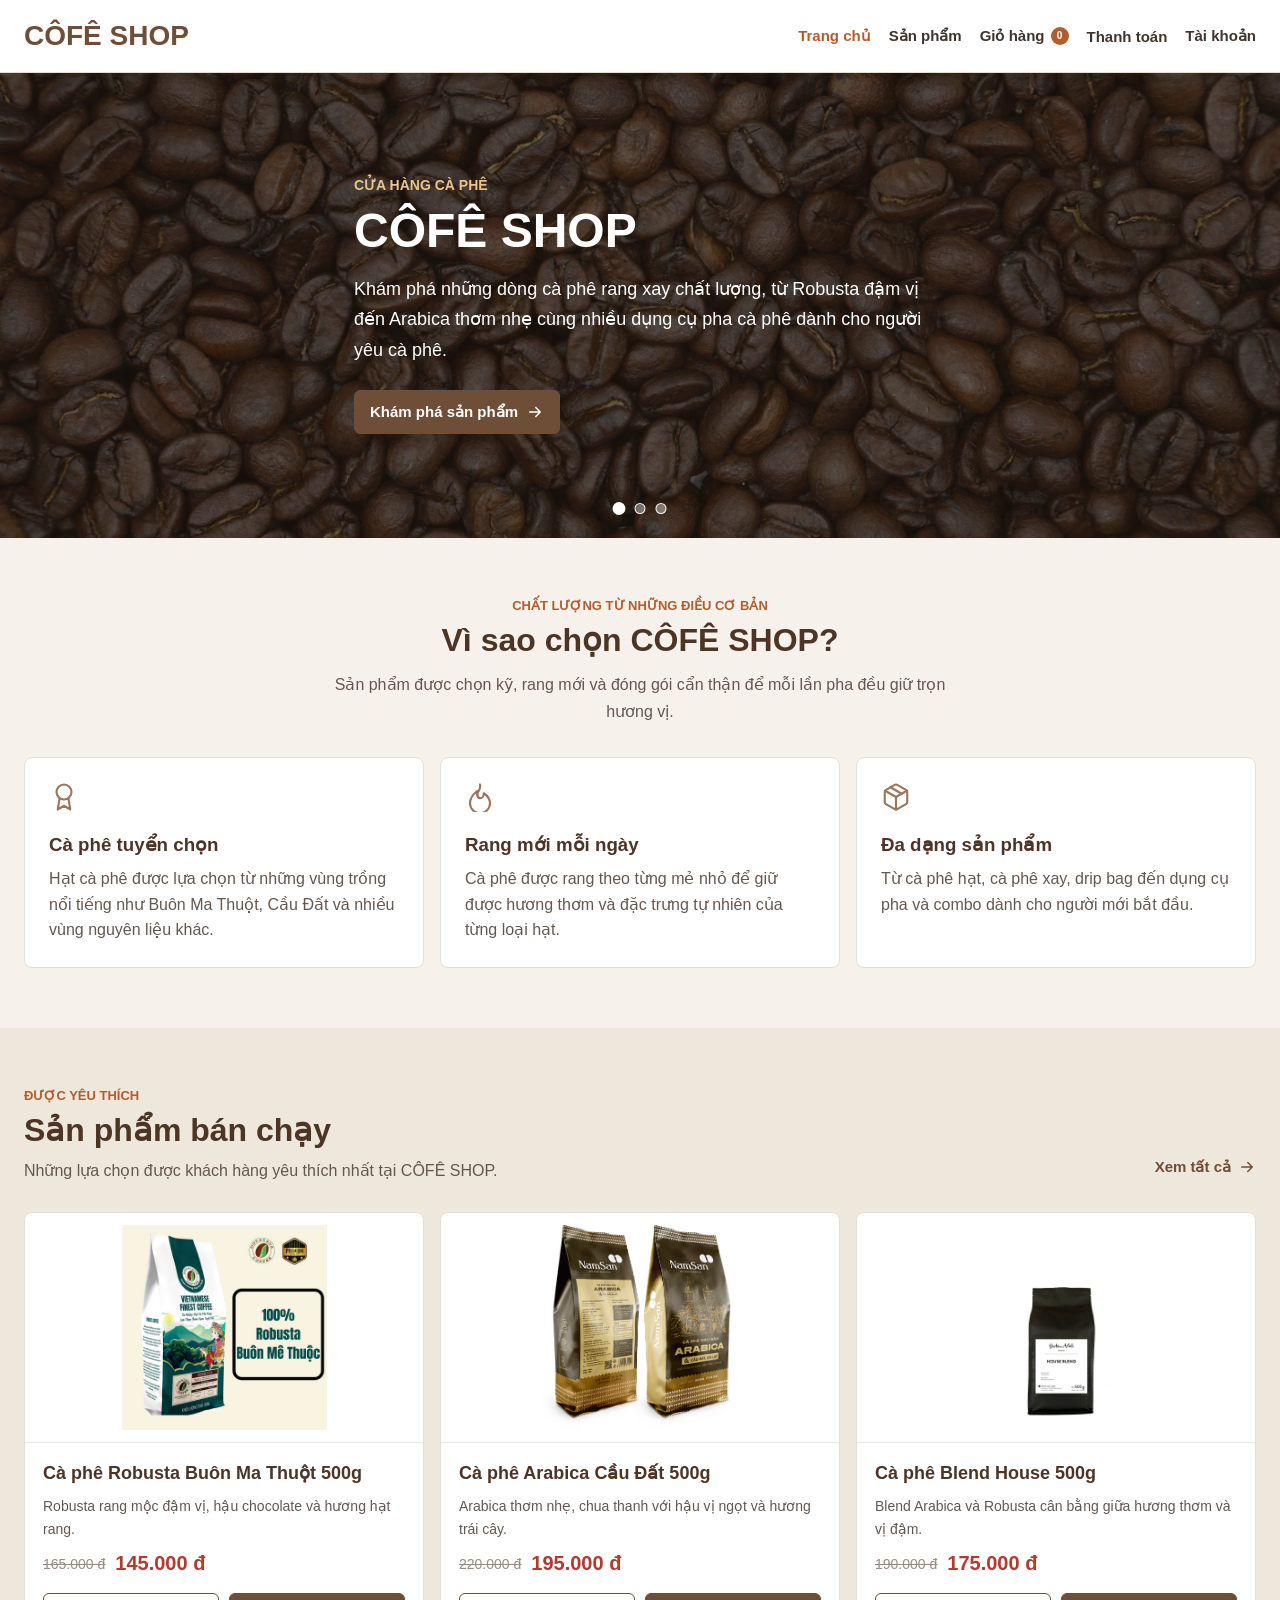
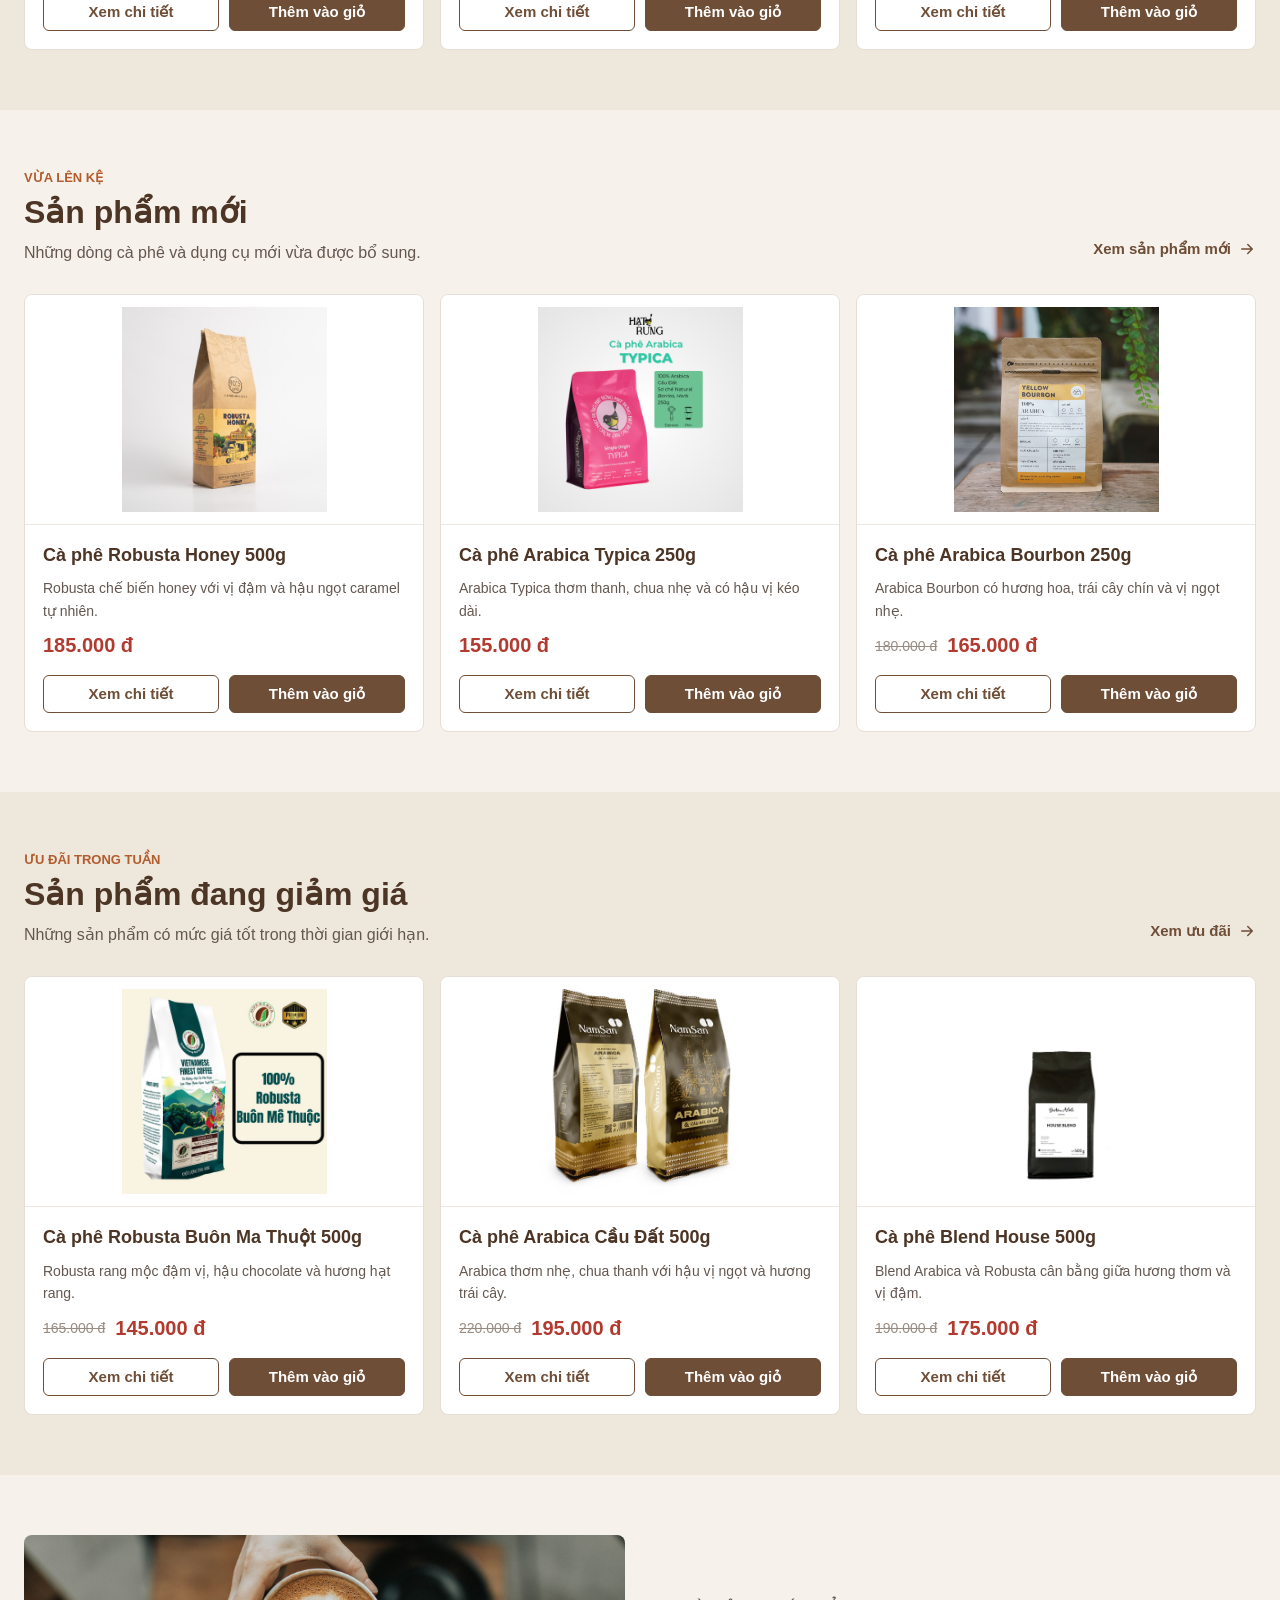
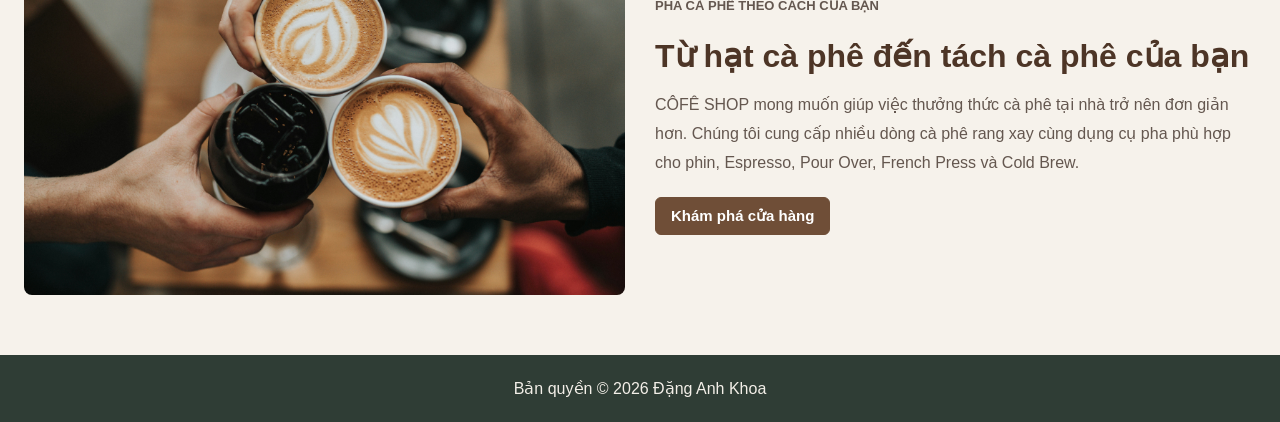
==== commit ca0b785f: "update ui/ux, complete cart" ====
--- a/index.html
+++ b/index.html
@@ -3,30 +3,62 @@
   <head>
     <meta charset="UTF-8" />
     <meta name="viewport" content="width=device-width, initial-scale=1.0" />
-    <title>COFFEE - Trang chủ</title>
+    <title>CÔFÊ SHOP - Trang chủ</title>
     <link rel="stylesheet" href="style.css" />
   </head>
 
   <body>
     <header class="site-header">
       <div class="container header-inner">
-        <a href="index.html" class="logo">COFFEE</a>
-
-        <nav class="main-nav">
+        <a href="index.html" class="logo">CÔFÊ SHOP</a>
+
+        <nav class="main-nav desktop-nav">
           <a href="index.html" class="active">Trang chủ</a>
           <a href="products.html">Sản phẩm</a>
-          <a href="cart.html">Giỏ hàng</a>
+          <a href="cart.html">
+            Giỏ hàng
+            <span class="nav-cart-count">0</span>
+          </a>
           <a href="checkout.html">Thanh toán</a>
+          <a href="login.html">Tài khoản</a>
         </nav>
+
+        <details class="mobile-nav">
+          <summary title="Menu">
+            <svg class="menu-icon" viewBox="0 0 24 24">
+              <path d="M4 6h16M4 12h16M4 18h16" />
+            </svg>
+            <svg class="close-icon" viewBox="0 0 24 24">
+              <path d="m6 6 12 12M18 6 6 18" />
+            </svg>
+          </summary>
+
+          <nav class="main-nav mobile-menu">
+            <a href="index.html" class="active">Trang chủ</a>
+            <a href="products.html">Sản phẩm</a>
+            <a href="cart.html">
+              Giỏ hàng
+              <span class="nav-cart-count">0</span>
+            </a>
+            <a href="checkout.html">Thanh toán</a>
+            <a href="login.html">Tài khoản</a>
+          </nav>
+        </details>
       </div>
     </header>
 
     <main id="home-page">
-      <section class="hero">
+      <section class="hero hero-slider">
+        <div class="hero-slides">
+          <div class="hero-slide hero-slide-one is-active"></div>
+          <div class="hero-slide hero-slide-two"></div>
+          <div class="hero-slide hero-slide-three"></div>
+        </div>
+
         <div class="container hero-content">
           <p class="eyebrow">Cửa hàng cà phê</p>
 
-          <h1>COFFEE</h1>
+          <h1>CÔFÊ SHOP</h1>
 
           <p>
             Khám phá những dòng cà phê rang xay chất lượng, từ Robusta đậm vị
@@ -34,21 +66,38 @@
             yêu cà phê.
           </p>
 
-          <a href="products.html" class="btn">Khám phá sản phẩm</a>
-        </div>
-      </section>
-
-      <section class="section">
-        <div class="container">
-          <h2 class="section-title">Vì sao chọn COFFEE?</h2>
-
-          <p class="section-desc">
-            Chúng tôi lựa chọn những sản phẩm cà phê chất lượng, rang mới và
-            đóng gói cẩn thận để mang đến trải nghiệm cà phê tốt hơn mỗi ngày.
-          </p>
+          <a href="products.html" class="btn hero-primary">
+            Khám phá sản phẩm
+            <svg viewBox="0 0 24 24">
+              <path d="M5 12h14M13 6l6 6-6 6" />
+            </svg>
+          </a>
+        </div>
+
+        <div class="slider-dots">
+          <button type="button" class="slider-dot is-active" data-slide="0"></button>
+          <button type="button" class="slider-dot" data-slide="1"></button>
+          <button type="button" class="slider-dot" data-slide="2"></button>
+        </div>
+      </section>
+
+      <section class="section home-benefits">
+        <div class="container">
+          <div class="section-heading section-heading-centered">
+            <p class="section-eyebrow">Chất lượng từ những điều cơ bản</p>
+            <h2 class="section-title">Vì sao chọn CÔFÊ SHOP?</h2>
+            <p class="section-desc">
+              Sản phẩm được chọn kỹ, rang mới và đóng gói cẩn thận để mỗi lần
+              pha đều giữ trọn hương vị.
+            </p>
+          </div>
 
           <div class="feature-grid">
             <div class="feature-item">
+              <svg class="feature-icon" viewBox="0 0 24 24">
+                <circle cx="12" cy="8" r="6" />
+                <path d="M15.5 13 17 22l-5-3-5 3 1.5-9" />
+              </svg>
               <h3>Cà phê tuyển chọn</h3>
               <p>
                 Hạt cà phê được lựa chọn từ những vùng trồng nổi tiếng như Buôn
@@ -57,6 +106,11 @@
             </div>
 
             <div class="feature-item">
+              <svg class="feature-icon" viewBox="0 0 24 24">
+                <path
+                  d="M12 2c1 4-2 5-2 8 0 2 1 3 2 3 2 0 3-2 3-4 3 2 5 5 5 8a8 8 0 0 1-16 0c0-4 2-7 6-10-1 3 0 5 2 6"
+                />
+              </svg>
               <h3>Rang mới mỗi ngày</h3>
               <p>
                 Cà phê được rang theo từng mẻ nhỏ để giữ được hương thơm và đặc
@@ -65,6 +119,13 @@
             </div>
 
             <div class="feature-item">
+              <svg class="feature-icon" viewBox="0 0 24 24">
+                <path d="m16.5 9.4-9-5.2" />
+                <path
+                  d="M21 16V8a2 2 0 0 0-1-1.7l-7-4a2 2 0 0 0-2 0l-7 4A2 2 0 0 0 3 8v8a2 2 0 0 0 1 1.7l7 4a2 2 0 0 0 2 0l7-4a2 2 0 0 0 1-1.7Z"
+                />
+                <path d="M3.3 7 12 12l8.7-5M12 22V12" />
+              </svg>
               <h3>Đa dạng sản phẩm</h3>
               <p>
                 Từ cà phê hạt, cà phê xay, drip bag đến dụng cụ pha và combo
@@ -77,62 +138,80 @@
 
       <section id="hot-products" class="section light-section">
         <div class="container">
-          <h2 class="section-title">Sản phẩm bán chạy</h2>
-
-          <p class="section-desc">
-            Những sản phẩm được khách hàng lựa chọn nhiều nhất tại COFFEE.
-          </p>
+          <div class="product-section-heading">
+            <div>
+              <p class="section-eyebrow">Được yêu thích</p>
+              <h2 class="section-title">Sản phẩm bán chạy</h2>
+              <p class="section-desc">
+                Những lựa chọn được khách hàng yêu thích nhất tại CÔFÊ SHOP.
+              </p>
+            </div>
+
+            <a href="products.html?status=hot" class="section-link">
+              Xem tất cả
+              <svg viewBox="0 0 24 24">
+                <path d="M5 12h14M13 6l6 6-6 6" />
+              </svg>
+            </a>
+          </div>
 
           <div class="product-grid">
             <!-- render hot-products -->
           </div>
-
-          <div class="section-more">
-            <a href="products.html?status=hot" class="btn"
-              >Xem tất cả sản phẩm</a
-            >
-          </div>
         </div>
       </section>
 
       <section id="new-products" class="section">
         <div class="container">
-          <h2 class="section-title">Sản phẩm mới</h2>
-
-          <p class="section-desc">
-            Khám phá những dòng cà phê và sản phẩm mới vừa được bổ sung vào cửa
-            hàng.
-          </p>
+          <div class="product-section-heading">
+            <div>
+              <p class="section-eyebrow">Vừa lên kệ</p>
+              <h2 class="section-title">Sản phẩm mới</h2>
+              <p class="section-desc">
+                Những dòng cà phê và dụng cụ mới vừa được bổ sung.
+              </p>
+            </div>
+
+            <a href="products.html?status=new" class="section-link">
+              Xem sản phẩm mới
+              <svg viewBox="0 0 24 24">
+                <path d="M5 12h14M13 6l6 6-6 6" />
+              </svg>
+            </a>
+          </div>
 
           <div class="product-grid">
             <!-- render new-products -->
           </div>
-
-          <div class="section-more">
-            <a href="products.html?status=new" class="btn">Xem sản phẩm mới</a>
-          </div>
         </div>
       </section>
 
       <section id="sale-products" class="section light-section">
         <div class="container">
-          <h2 class="section-title">Sản phẩm đang giảm giá</h2>
-
-          <p class="section-desc">
-            Những sản phẩm đang có mức giá ưu đãi trong thời gian giới hạn.
-          </p>
+          <div class="product-section-heading">
+            <div>
+              <p class="section-eyebrow">Ưu đãi trong tuần</p>
+              <h2 class="section-title">Sản phẩm đang giảm giá</h2>
+              <p class="section-desc">
+                Những sản phẩm có mức giá tốt trong thời gian giới hạn.
+              </p>
+            </div>
+
+            <a href="products.html?status=sale" class="section-link">
+              Xem ưu đãi
+              <svg viewBox="0 0 24 24">
+                <path d="M5 12h14M13 6l6 6-6 6" />
+              </svg>
+            </a>
+          </div>
 
           <div class="product-grid">
             <!-- render sale-products -->
           </div>
-
-          <div class="section-more">
-            <a href="products.html?status=sale" class="btn">Xem ưu đãi</a>
-          </div>
-        </div>
-      </section>
-
-      <section class="section">
+        </div>
+      </section>
+
+      <section class="section home-about">
         <div class="container about-inner">
           <img
             src="./images/hat-ca-phe-den-tach-ca-phe.jpeg"
@@ -140,13 +219,14 @@
           />
 
           <div class="about-text">
+            <p class="section-eyebrow">Pha cà phê theo cách của bạn</p>
             <h2>Từ hạt cà phê đến tách cà phê của bạn</h2>
 
             <p>
-              COFFEE mong muốn giúp việc thưởng thức cà phê tại nhà trở nên đơn
-              giản hơn. Chúng tôi cung cấp nhiều dòng cà phê rang xay cùng dụng
-              cụ pha phù hợp cho phin, Espresso, Pour Over, French Press và Cold
-              Brew.
+              CÔFÊ SHOP mong muốn giúp việc thưởng thức cà phê tại nhà trở nên
+              đơn giản hơn. Chúng tôi cung cấp nhiều dòng cà phê rang xay cùng
+              dụng cụ pha phù hợp cho phin, Espresso, Pour Over, French Press và
+              Cold Brew.
             </p>
 
             <a href="products.html" class="btn">Khám phá cửa hàng</a>
@@ -162,5 +242,6 @@
     </footer>
 
     <script type="module" src="app.js"></script>
+    <script type="module" src="slider.js"></script>
   </body>
 </html>
--- a/style.css
+++ b/style.css
@@ -8,6 +8,8 @@
   background: #f6f2eb;
   color: #2f261f;
   font-family: Arial, Helvetica, sans-serif;
+  min-height: 100vh;
+  padding-top: 73px;
 }
 
 img {
@@ -29,6 +31,12 @@
 .site-header {
   background: #ffffff;
   border-bottom: 1px solid #e4ded4;
+  box-shadow: 0 4px 18px rgba(47, 38, 31, 0.06);
+  left: 0;
+  position: fixed;
+  top: 0;
+  width: 100%;
+  z-index: 1000;
 }
 
 .header-inner {
@@ -42,6 +50,7 @@
   color: #6f4e37;
   font-size: 28px;
   font-weight: 700;
+  white-space: nowrap;
 }
 
 .main-nav {
@@ -51,9 +60,12 @@
 }
 
 .main-nav a {
+  align-items: center;
   color: #3f352d;
+  display: inline-flex;
   font-size: 15px;
   font-weight: 700;
+  gap: 6px;
 }
 
 .main-nav a:hover,
@@ -61,16 +73,126 @@
   color: #b35c2e;
 }
 
+.nav-cart-count {
+  align-items: center;
+  background: #b35c2e;
+  border-radius: 9px;
+  color: #ffffff;
+  display: inline-flex;
+  font-size: 10px;
+  font-variant-numeric: tabular-nums;
+  height: 18px;
+  justify-content: center;
+  line-height: 1;
+  min-width: 18px;
+  padding: 0 5px;
+}
+
+.main-nav a:hover .nav-cart-count,
+.main-nav .active .nav-cart-count {
+  background: #8f4424;
+}
+
+.mobile-nav {
+  display: none;
+}
+
 .hero {
-  background:
-    linear-gradient(rgba(35, 26, 19, 0.62), rgba(35, 26, 19, 0.62)),
-    url("./images/background-ca-phe.webp") center / cover;
+  background: #2f261f;
   color: #ffffff;
-  padding: 110px 0;
+  isolation: isolate;
+  overflow: hidden;
+  padding: 104px 0;
+  position: relative;
+}
+
+.hero::after {
+  background: rgba(31, 23, 18, 0.62);
+  content: "";
+  inset: 0;
+  pointer-events: none;
+  position: absolute;
+  z-index: 1;
+}
+
+.hero-slides,
+.hero-slide {
+  inset: 0;
+  position: absolute;
+}
+
+.hero-slides {
+  z-index: 0;
+}
+
+.hero-slide {
+  background-position: center;
+  background-repeat: no-repeat;
+  background-size: cover;
+  opacity: 0;
+  transform: scale(1.02);
+  transition: opacity 700ms ease;
+}
+
+.hero-slide.is-active {
+  opacity: 1;
+}
+
+.hero-slide-one {
+  background-image: url("./images/background-ca-phe.webp");
+}
+
+.hero-slide-two {
+  background-image: url("./images/hat-ca-phe-den-tach-ca-phe.jpeg");
+  background-position: center 58%;
+}
+
+.hero-slide-three {
+  background-color: #4d3526;
+  background-image: url("./images/combo-ca-phe-viet.jpg");
+  background-position: center 66%;
 }
 
 .hero-content {
   max-width: 620px;
+  position: relative;
+  z-index: 2;
+}
+
+.slider-dots {
+  align-items: center;
+  bottom: 24px;
+  display: flex;
+  gap: 10px;
+  left: 50%;
+  position: absolute;
+  transform: translateX(-50%);
+  z-index: 2;
+}
+
+.slider-dot {
+  background: rgba(255, 255, 255, 0.38);
+  border: 1px solid rgba(255, 255, 255, 0.92);
+  border-radius: 50%;
+  cursor: pointer;
+  height: 11px;
+  padding: 0;
+  transition:
+    background-color 180ms ease,
+    transform 180ms ease;
+  width: 11px;
+}
+
+.slider-dot:hover,
+.slider-dot:focus-visible {
+  background: #ffffff;
+  outline: 2px solid rgba(255, 255, 255, 0.5);
+  outline-offset: 4px;
+}
+
+.slider-dot.is-active {
+  background: #ffffff;
+  transform: scale(1.18);
 }
 
 .eyebrow {
@@ -88,11 +210,39 @@
   margin-bottom: 16px;
 }
 
-.hero p,
-.page-hero p {
+.hero-content > p:not(.eyebrow),
+.page-hero .container > p:not(.eyebrow) {
   font-size: 18px;
   line-height: 1.7;
   margin-bottom: 24px;
+}
+
+.btn.hero-primary {
+  align-items: center;
+  display: inline-flex;
+  gap: 8px;
+  justify-content: center;
+  min-height: 44px;
+}
+
+.hero-primary svg,
+.section-link svg {
+  flex: 0 0 auto;
+  fill: none;
+  height: 18px;
+  stroke: currentColor;
+  stroke-linecap: round;
+  stroke-linejoin: round;
+  stroke-width: 2;
+  width: 18px;
+}
+
+.hero-primary svg {
+  transition: transform 180ms ease;
+}
+
+.hero-primary:hover svg {
+  transform: translateX(3px);
 }
 
 .btn {
@@ -140,11 +290,31 @@
   text-align: center;
 }
 
+.section-heading {
+  margin-bottom: 32px;
+}
+
+.section-heading-centered {
+  text-align: center;
+}
+
+.section-heading-centered .section-desc {
+  margin-bottom: 0;
+}
+
+.section-eyebrow {
+  color: #b35c2e;
+  font-size: 13px;
+  font-weight: 700;
+  margin-bottom: 8px;
+  text-transform: uppercase;
+}
+
 .feature-grid,
 .product-grid {
   align-items: stretch;
   display: grid;
-  gap: 10px;
+  gap: 16px;
   grid-template-columns: repeat(3, 1fr);
 }
 
@@ -161,6 +331,18 @@
   padding: 24px;
 }
 
+.feature-icon {
+  color: #9b765b;
+  fill: none;
+  height: 30px;
+  margin-bottom: 18px;
+  stroke: currentColor;
+  stroke-linecap: round;
+  stroke-linejoin: round;
+  stroke-width: 1.7;
+  width: 30px;
+}
+
 .feature-item h3,
 .product-card h3,
 .info-box h3,
@@ -181,21 +363,66 @@
   background: #ede7dc;
 }
 
+.product-section-heading {
+  align-items: flex-end;
+  display: flex;
+  gap: 24px;
+  justify-content: space-between;
+  margin-bottom: 28px;
+}
+
+.product-section-heading .section-title,
+.product-section-heading .section-desc {
+  margin-left: 0;
+  margin-right: 0;
+  text-align: left;
+}
+
+.product-section-heading .section-title {
+  margin-bottom: 8px;
+}
+
+.product-section-heading .section-desc {
+  margin-bottom: 0;
+  max-width: 560px;
+}
+
+.section-link {
+  align-items: center;
+  color: #6f4e37;
+  display: inline-flex;
+  flex: 0 0 auto;
+  font-size: 15px;
+  font-weight: 700;
+  gap: 7px;
+  padding: 8px 0;
+}
+
+.section-link:hover {
+  color: #b35c2e;
+}
+
 .product-card {
-  overflow: hidden;
   display: flex;
   flex-direction: column;
   height: 100%;
-  transition: 0.3s;
+  overflow: hidden;
+  transition:
+    box-shadow 0.2s,
+    transform 0.2s;
 }
 
 .product-card:hover {
-  transform: translateY(-5px);
+  box-shadow: 0 12px 26px rgba(77, 53, 38, 0.1);
+  transform: translateY(-3px);
 }
 
 .product-card img {
-  height: 210px;
-  object-fit: cover;
+  background: #ffffff;
+  border-bottom: 1px solid #eee7dd;
+  height: 230px;
+  object-fit: contain;
+  padding: 12px;
   width: 100%;
 }
 
@@ -207,7 +434,13 @@
 }
 
 .product-info p {
+  font-size: 14px;
   margin-bottom: 12px;
+}
+
+.product-info h3 {
+  font-size: 18px;
+  line-height: 1.35;
 }
 
 .price {
@@ -231,8 +464,13 @@
 
 .card-actions {
   display: flex;
-  flex-wrap: wrap;
   gap: 10px;
+}
+
+.card-actions .btn {
+  flex: 1;
+  text-align: center;
+  white-space: nowrap;
 }
 
 .section-more {
@@ -240,21 +478,63 @@
   text-align: center;
 }
 
-.about-inner,
-.detail-layout,
-.cart-layout,
-.checkout-layout {
+.about-inner {
   display: grid;
   gap: 30px;
   grid-template-columns: 1fr 1fr;
 }
 
+.detail-layout {
+  align-items: start;
+  display: grid;
+  gap: 48px;
+  grid-template-columns: minmax(0, 1.05fr) minmax(0, 0.95fr);
+}
+
+.cart-layout {
+  align-items: start;
+  display: grid;
+  gap: 32px;
+  grid-template-columns: minmax(0, 1.9fr) minmax(310px, 0.8fr);
+}
+
+.checkout-layout {
+  align-items: start;
+  display: grid;
+  gap: 32px;
+  grid-template-columns: minmax(0, 1.55fr) minmax(320px, 0.75fr);
+}
+
 .not-found {
+  align-items: center;
   display: flex;
   flex-direction: column;
+  gap: 18px;
   justify-content: center;
-  align-items: center;
-  gap: 30px;
+  min-height: 420px;
+  text-align: center;
+}
+
+.not-found-icon {
+  font-size: 56px;
+}
+
+.not-found h1 {
+  color: #4d3526;
+  font-size: 34px;
+}
+
+.not-found p {
+  color: #64574f;
+  line-height: 1.7;
+  max-width: 560px;
+}
+
+.not-found-actions {
+  display: flex;
+  flex-wrap: wrap;
+  gap: 10px;
+  justify-content: center;
 }
 
 .about-inner img {
@@ -264,10 +544,17 @@
   width: 100%;
 }
 
+.home-about .about-inner {
+  align-items: center;
+}
+
 .detail-image {
+  background: #ffffff;
+  border: 1px solid #e4ded4;
   border-radius: 8px;
-  height: 560px;
+  height: 520px;
   object-fit: contain;
+  padding: 18px;
   width: 100%;
 }
 
@@ -278,6 +565,15 @@
   margin-bottom: 16px;
 }
 
+.detail-content {
+  padding: 16px 0;
+}
+
+.detail-content h2 {
+  font-size: 34px;
+  line-height: 1.25;
+}
+
 .about-text p,
 .detail-content p {
   color: #64574f;
@@ -291,6 +587,28 @@
   padding: 70px 0;
 }
 
+.products-section {
+  padding: 48px 0 64px;
+}
+
+.catalog-heading {
+  margin-bottom: 34px;
+  max-width: 720px;
+}
+
+.catalog-heading h1 {
+  color: #4d3526;
+  font-size: 38px;
+  line-height: 1.2;
+  margin-bottom: 10px;
+}
+
+.catalog-heading > p:last-child {
+  color: #64574f;
+  font-size: 17px;
+  line-height: 1.7;
+}
+
 .toolbar {
   align-items: center;
   display: flex;
@@ -337,23 +655,39 @@
 .filter-sidebar {
   align-self: start;
   position: sticky;
-  top: 92px;
+  top: 96px;
 }
 
 .filter-panel {
-  background: #fffaf3;
+  background: #ffffff;
   border: 1px solid #eadfce;
   border-radius: 8px;
   box-shadow: 0 12px 28px rgba(77, 53, 38, 0.08);
   padding: 18px;
 }
 
-.filter-panel h2 {
+.filter-panel-heading {
+  align-items: center;
+  border-bottom: 1px solid #eadfce;
+  display: flex;
+  justify-content: space-between;
+  margin-bottom: 18px;
+  padding-bottom: 14px;
+}
+
+.filter-panel-heading h2 {
   color: #4d3526;
   font-size: 24px;
-  margin-bottom: 16px;
-  padding-bottom: 14px;
-  border-bottom: 1px solid #eadfce;
+}
+
+.filter-panel-heading svg {
+  fill: none;
+  height: 22px;
+  stroke: #9b765b;
+  stroke-linecap: round;
+  stroke-linejoin: round;
+  stroke-width: 1.8;
+  width: 22px;
 }
 
 .filter-group {
@@ -376,7 +710,7 @@
   line-height: 1.5;
 }
 
-.filter-panel input[type="text"],
+.filter-panel input[type="search"],
 .filter-panel select,
 .sort-select select {
   border: 1px solid #d8d0c5;
@@ -461,7 +795,7 @@
   color: #b23a2f;
 }
 
-.filter-panel input[type="text"]:focus,
+.filter-panel input[type="search"]:focus,
 .filter-panel select:focus,
 .sort-select select:focus {
   border-color: #6f4e37;
@@ -494,8 +828,22 @@
 }
 
 .filter-actions .btn {
+  align-items: center;
+  display: inline-flex;
+  gap: 8px;
+  justify-content: center;
   text-align: center;
   width: 100%;
+}
+
+.filter-actions svg {
+  fill: none;
+  height: 17px;
+  stroke: currentColor;
+  stroke-linecap: round;
+  stroke-linejoin: round;
+  stroke-width: 2;
+  width: 17px;
 }
 
 .filter-box {
@@ -542,16 +890,25 @@
 }
 
 .detail-list {
+  border-top: 1px solid #e4ded4;
   color: #4f453e;
-  line-height: 1.8;
-  margin: 18px 0 22px 18px;
+  list-style: none;
+  margin: 20px 0 24px;
+}
+
+.detail-list li {
+  border-bottom: 1px solid #e4ded4;
+  line-height: 1.6;
+  padding: 9px 0;
 }
 
 .buy-box {
   align-items: center;
+  border-top: 1px solid #e4ded4;
   display: flex;
   flex-wrap: wrap;
   gap: 12px;
+  padding-top: 22px;
 }
 
 .buy-box input,
@@ -567,7 +924,64 @@
 }
 
 .buy-box input {
+  height: 44px;
+  text-align: center;
   width: 82px;
+}
+
+.buy-box .btn {
+  align-items: center;
+  display: inline-flex;
+  min-height: 44px;
+}
+
+.detail-section {
+  padding: 28px 0 64px;
+}
+
+.detail-breadcrumb {
+  align-items: center;
+  color: #7b6c62;
+  display: flex;
+  font-size: 14px;
+  gap: 7px;
+  margin-bottom: 26px;
+}
+
+.detail-breadcrumb a {
+  color: #6f4e37;
+  font-weight: 700;
+}
+
+.detail-breadcrumb a:hover {
+  color: #b35c2e;
+}
+
+.detail-breadcrumb svg {
+  fill: none;
+  height: 16px;
+  stroke: currentColor;
+  stroke-linecap: round;
+  stroke-linejoin: round;
+  stroke-width: 2;
+  width: 16px;
+}
+
+.detail-content .price {
+  margin: 0 0 22px;
+}
+
+.related-products {
+  background: #ede7dc;
+}
+
+.related-products-heading {
+  margin-bottom: 28px;
+  text-align: center;
+}
+
+.related-products-heading .section-title {
+  margin-bottom: 0;
 }
 
 .info-box,
@@ -575,51 +989,276 @@
   padding: 22px;
 }
 
-.cart-items {
+.cart-page-body {
+  display: flex;
+  flex-direction: column;
+  min-height: 100vh;
+}
+
+#cart-page {
+  flex: 1;
+}
+
+.cart-section {
+  padding: 48px 0 64px;
+}
+
+.cart-page-heading {
+  align-items: flex-end;
+  display: flex;
+  gap: 24px;
+  justify-content: space-between;
+  margin-bottom: 28px;
+}
+
+.cart-page-eyebrow,
+.cart-summary-header p {
+  color: #b35c2e;
+  font-size: 13px;
+  font-weight: 700;
+  margin-bottom: 7px;
+  text-transform: uppercase;
+}
+
+.cart-page-heading h1 {
+  color: #4d3526;
+  font-size: 36px;
+  line-height: 1.2;
+  margin-bottom: 8px;
+}
+
+.cart-page-heading > div > p:last-child {
+  color: #64574f;
+  line-height: 1.6;
+}
+
+.cart-back-link {
+  align-items: center;
+  color: #6f4e37;
+  display: inline-flex;
+  flex: 0 0 auto;
+  font-size: 15px;
+  font-weight: 700;
+  gap: 7px;
+  padding: 8px 0;
+}
+
+.cart-back-link:hover {
+  color: #b35c2e;
+}
+
+.cart-back-link svg,
+.cart-clear svg,
+.cart-remove svg,
+.cart-checkout-button svg {
+  fill: none;
+  stroke: currentColor;
+  stroke-linecap: round;
+  stroke-linejoin: round;
+  stroke-width: 2;
+}
+
+.cart-back-link svg,
+.cart-clear svg,
+.cart-checkout-button svg {
+  height: 18px;
+  width: 18px;
+}
+
+.cart-panel {
   background: #ffffff;
   border: 1px solid #e4ded4;
   border-radius: 8px;
   overflow: hidden;
 }
 
+.cart-panel-header {
+  align-items: center;
+  background: #fffaf3;
+  border-bottom: 1px solid #e4ded4;
+  display: flex;
+  gap: 18px;
+  justify-content: space-between;
+  padding: 18px 22px;
+}
+
+.cart-panel-heading {
+  align-items: center;
+  display: flex;
+  gap: 12px;
+}
+
+.cart-panel-heading h2,
+.cart-summary-header h2 {
+  color: #4d3526;
+  font-size: 22px;
+  line-height: 1.3;
+}
+
+.cart-panel-heading span {
+  background: #f0e7dc;
+  border-radius: 999px;
+  color: #6f4e37;
+  font-size: 13px;
+  font-weight: 700;
+  padding: 5px 9px;
+  white-space: nowrap;
+}
+
+.cart-clear {
+  align-items: center;
+  background: transparent;
+  border: 0;
+  color: #a23d32;
+  cursor: pointer;
+  display: inline-flex;
+  font-family: inherit;
+  font-size: 14px;
+  font-weight: 700;
+  gap: 7px;
+  padding: 8px 0;
+}
+
+.cart-clear:hover {
+  color: #7d2922;
+}
+
+.cart-items {
+  background: transparent;
+}
+
 .cart-row {
   align-items: center;
   border-bottom: 1px solid #e4ded4;
   display: grid;
-  gap: 16px;
-  grid-template-columns: 90px 1fr 90px 110px;
-  padding: 16px;
+  gap: 20px;
+  grid-template-columns: 104px minmax(0, 1fr) auto 40px;
+  padding: 22px;
 }
 
 .cart-row:last-child {
   border-bottom: 0;
 }
 
-.cart-row img {
+.cart-row > img {
   border-radius: 6px;
-  height: 76px;
+  height: 104px;
   object-fit: cover;
-  width: 90px;
+  width: 104px;
+}
+
+.cart-product {
+  min-width: 0;
+}
+
+.cart-product-category {
+  color: #b35c2e;
+  font-size: 12px;
+  font-weight: 700;
+  margin-bottom: 6px;
+  text-transform: uppercase;
+}
+
+.cart-product h3 {
+  color: #4d3526;
+  font-size: 17px;
+  line-height: 1.4;
+  margin-bottom: 7px;
+}
+
+.cart-unit-price {
+  color: #7b6c62;
+  font-size: 14px;
+  line-height: 1.5;
+}
+
+.cart-item-controls {
+  align-items: end;
+  display: grid;
+  gap: 20px;
+  grid-template-columns: 94px 124px;
+}
+
+.cart-quantity,
+.cart-line-total {
+  display: grid;
+  gap: 8px;
+}
+
+.cart-quantity label,
+.cart-line-total span {
+  color: #7b6c62;
+  font-size: 12px;
+  font-weight: 700;
 }
 
 .cart-row input {
   border: 1px solid #d8d0c5;
   border-radius: 6px;
-  padding: 10px;
-  width: 70px;
+  color: #2f261f;
+  font-family: inherit;
+  font-size: 15px;
+  height: 42px;
+  padding: 8px;
+  text-align: center;
+  width: 82px;
+}
+
+.cart-row input:focus {
+  border-color: #9b765b;
+  outline: 2px solid #eadfce;
 }
 
 .cart-price {
   color: #b23a2f;
-  font-weight: 700;
-  text-align: right;
+  font-size: 17px;
+  font-weight: 700;
+  line-height: 42px;
+  white-space: nowrap;
+}
+
+.cart-remove {
+  align-items: center;
+  background: #ffffff;
+  border: 1px solid #e4c5bc;
+  border-radius: 6px;
+  color: #a23d32;
+  cursor: pointer;
+  display: inline-flex;
+  height: 40px;
+  justify-content: center;
+  padding: 0;
+  width: 40px;
+}
+
+.cart-remove svg {
+  height: 18px;
+  width: 18px;
+}
+
+.cart-remove:hover {
+  background: #fff2ee;
+  border-color: #c8664e;
+}
+
+.cart-clear:focus-visible,
+.cart-remove:focus-visible,
+.cart-back-link:focus-visible {
+  outline: 2px solid #9b765b;
+  outline-offset: 3px;
 }
 
 .summary-line {
+  align-items: center;
   border-bottom: 1px solid #e4ded4;
   display: flex;
+  gap: 16px;
   justify-content: space-between;
   padding: 12px 0;
+}
+
+.summary-line strong {
+  white-space: nowrap;
 }
 
 .summary-total {
@@ -634,11 +1273,235 @@
   width: 100%;
 }
 
+.cart-summary {
+  align-self: start;
+  border-color: #d9cfc2;
+  box-shadow: 0 12px 28px rgba(77, 53, 38, 0.08);
+  padding: 24px;
+  position: sticky;
+  top: 96px;
+}
+
+.cart-summary-header {
+  border-bottom: 1px solid #e4ded4;
+  margin-bottom: 2px;
+  padding-bottom: 18px;
+}
+
+.cart-summary .summary-line {
+  padding: 14px 0;
+}
+
+.cart-total-line {
+  border-bottom: 0;
+  padding-top: 18px;
+}
+
+.cart-checkout-button {
+  align-items: center;
+  display: flex;
+  gap: 8px;
+  justify-content: center;
+  min-height: 46px;
+}
+
+.summary-note {
+  border-top: 1px solid #e4ded4;
+  color: #7b6c62;
+  font-size: 13px;
+  line-height: 1.6;
+  margin-top: 20px;
+  padding-top: 16px;
+}
+
+.empty-cart-body {
+  display: flex;
+  flex-direction: column;
+  min-height: 100vh;
+}
+
+#empty-cart-page {
+  display: flex;
+  flex: 1;
+}
+
+.empty-cart-section {
+  align-items: center;
+  display: flex;
+  flex: 1;
+  padding: 72px 0;
+  width: 100%;
+}
+
+.empty-cart-state {
+  margin: 0 auto;
+  max-width: 620px;
+  text-align: center;
+}
+
+.empty-cart-icon {
+  color: #9b765b;
+  height: 88px;
+  margin-bottom: 24px;
+  stroke: currentColor;
+  stroke-linecap: round;
+  stroke-linejoin: round;
+  stroke-width: 1.4;
+  width: 88px;
+}
+
+.empty-cart-label {
+  color: #b35c2e;
+  font-size: 14px;
+  font-weight: 700;
+  margin-bottom: 10px;
+  text-transform: uppercase;
+}
+
+.empty-cart-state h1 {
+  color: #4d3526;
+  font-size: 40px;
+  line-height: 1.2;
+  margin-bottom: 14px;
+}
+
+.empty-cart-description {
+  color: #64574f;
+  font-size: 17px;
+  line-height: 1.7;
+  margin: 0 auto;
+  max-width: 540px;
+}
+
+.empty-cart-actions {
+  align-items: center;
+  display: flex;
+  flex-wrap: wrap;
+  gap: 20px;
+  justify-content: center;
+  margin-top: 28px;
+}
+
+.empty-cart-primary {
+  align-items: center;
+  display: inline-flex;
+  gap: 8px;
+  justify-content: center;
+  min-height: 44px;
+  padding: 10px 18px;
+}
+
+.empty-cart-primary svg {
+  fill: none;
+  height: 18px;
+  stroke: currentColor;
+  stroke-linecap: round;
+  stroke-linejoin: round;
+  stroke-width: 2;
+  width: 18px;
+}
+
+.empty-cart-home {
+  color: #6f4e37;
+  font-size: 15px;
+  font-weight: 700;
+  padding: 10px 0;
+  text-decoration: underline;
+  text-decoration-color: #c7b5a7;
+  text-underline-offset: 4px;
+}
+
+.empty-cart-home:hover {
+  color: #b35c2e;
+  text-decoration-color: currentColor;
+}
+
 .checkout-form {
   background: #ffffff;
   border: 1px solid #e4ded4;
   border-radius: 8px;
-  padding: 22px;
+  overflow: hidden;
+  padding: 0;
+}
+
+.checkout-page-body {
+  display: flex;
+  flex-direction: column;
+  min-height: 100vh;
+}
+
+#checkout-page {
+  flex: 1;
+}
+
+.checkout-section {
+  padding: 48px 0 64px;
+}
+
+.checkout-page-heading {
+  margin-bottom: 28px;
+}
+
+.checkout-page-heading h1 {
+  color: #4d3526;
+  font-size: 36px;
+  line-height: 1.2;
+  margin-bottom: 8px;
+}
+
+.checkout-page-heading > p:last-child {
+  color: #64574f;
+  line-height: 1.6;
+}
+
+.checkout-form-section {
+  border: 0;
+  min-width: 0;
+  padding: 24px;
+}
+
+.checkout-form-section + .checkout-form-section {
+  border-top: 1px solid #e4ded4;
+}
+
+.checkout-form-heading {
+  align-items: center;
+  display: flex;
+  gap: 12px;
+  margin-bottom: 22px;
+  width: 100%;
+}
+
+.checkout-form-heading > span:first-child {
+  align-items: center;
+  background: #f0e7dc;
+  border-radius: 50%;
+  color: #6f4e37;
+  display: inline-flex;
+  flex: 0 0 32px;
+  font-size: 14px;
+  font-weight: 700;
+  height: 32px;
+  justify-content: center;
+  width: 32px;
+}
+
+.checkout-form-heading p,
+.checkout-form-heading small {
+  color: #b35c2e;
+  display: block;
+  font-size: 12px;
+  font-weight: 700;
+  margin-bottom: 3px;
+  text-transform: uppercase;
+}
+
+.checkout-form-heading h2,
+.checkout-form-heading strong {
+  color: #4d3526;
+  display: block;
+  font-size: 20px;
+  line-height: 1.3;
 }
 
 .form-row {
@@ -652,28 +1515,403 @@
 }
 
 .form-group label {
+  color: #4d3526;
   display: block;
+  font-size: 14px;
   font-weight: 700;
   margin-bottom: 8px;
+}
+
+.form-group label span {
+  color: #8c7f75;
+  font-size: 12px;
+  font-weight: 400;
 }
 
 .form-group input,
 .form-group textarea,
 .form-group select {
+  background: #ffffff;
+  min-height: 44px;
   width: 100%;
+}
+
+.form-group input:focus,
+.form-group textarea:focus,
+.form-group select:focus {
+  border-color: #9b765b;
+  outline: 2px solid #eadfce;
 }
 
 .payment-list {
   display: grid;
   gap: 10px;
-  margin-bottom: 18px;
-}
-
-.payment-list label {
+}
+
+.payment-option {
+  align-items: flex-start;
   background: #f8f5ef;
   border: 1px solid #e4ded4;
   border-radius: 6px;
-  padding: 12px;
+  cursor: pointer;
+  display: flex;
+  gap: 11px;
+  padding: 14px;
+}
+
+.payment-option:has(input:checked) {
+  background: #fffaf3;
+  border-color: #9b765b;
+}
+
+.payment-option input {
+  accent-color: #6f4e37;
+  margin-top: 3px;
+}
+
+.payment-option strong,
+.payment-option small {
+  display: block;
+}
+
+.payment-option strong {
+  color: #4d3526;
+  font-size: 14px;
+  margin-bottom: 4px;
+}
+
+.payment-option small {
+  color: #7b6c62;
+  line-height: 1.5;
+}
+
+.checkout-submit {
+  align-items: center;
+  display: flex;
+  gap: 8px;
+  justify-content: center;
+  margin: 0 24px 24px;
+  min-height: 46px;
+  width: calc(100% - 48px);
+}
+
+.checkout-submit svg {
+  fill: none;
+  height: 18px;
+  stroke: currentColor;
+  stroke-linecap: round;
+  stroke-linejoin: round;
+  stroke-width: 2;
+  width: 18px;
+}
+
+.checkout-summary {
+  align-self: start;
+  border-color: #d9cfc2;
+  box-shadow: 0 12px 28px rgba(77, 53, 38, 0.08);
+  padding: 24px;
+  position: sticky;
+  top: 96px;
+}
+
+.checkout-summary-heading {
+  align-items: flex-start;
+  display: flex;
+  gap: 16px;
+  justify-content: space-between;
+  margin-bottom: 18px;
+}
+
+.checkout-summary-heading p {
+  color: #b35c2e;
+  font-size: 12px;
+  font-weight: 700;
+  margin-bottom: 5px;
+  text-transform: uppercase;
+}
+
+.checkout-summary-heading h2 {
+  color: #4d3526;
+  font-size: 22px;
+  line-height: 1.3;
+}
+
+.checkout-summary-heading a {
+  color: #6f4e37;
+  flex: 0 0 auto;
+  font-size: 13px;
+  font-weight: 700;
+  padding-top: 3px;
+  text-decoration: underline;
+  text-underline-offset: 3px;
+}
+
+.checkout-summary-heading a:hover {
+  color: #b35c2e;
+}
+
+.checkout-order-list {
+  border-bottom: 1px solid #e4ded4;
+  border-top: 1px solid #e4ded4;
+  margin-bottom: 2px;
+  padding: 4px 0;
+}
+
+.checkout-order-item {
+  align-items: flex-start;
+  display: flex;
+  gap: 16px;
+  justify-content: space-between;
+  padding: 11px 0;
+}
+
+.checkout-order-item > div {
+  min-width: 0;
+}
+
+.checkout-order-item strong,
+.checkout-order-item span {
+  display: block;
+}
+
+.checkout-order-item strong {
+  color: #4d3526;
+  font-size: 14px;
+  line-height: 1.45;
+}
+
+.checkout-order-item > strong {
+  flex: 0 0 auto;
+  white-space: nowrap;
+}
+
+.checkout-order-item span {
+  color: #7b6c62;
+  font-size: 12px;
+  margin-top: 4px;
+}
+
+.checkout-summary .summary-line {
+  padding: 13px 0;
+}
+
+.checkout-total-line {
+  border-bottom: 0;
+  padding-top: 17px;
+}
+
+.checkout-summary-note {
+  border-top: 1px solid #e4ded4;
+  color: #7b6c62;
+  font-size: 13px;
+  line-height: 1.6;
+  margin-top: 16px;
+  padding-top: 16px;
+}
+
+.auth-page-body {
+  display: flex;
+  flex-direction: column;
+}
+
+.auth-page {
+  flex: 1;
+}
+
+.auth-section {
+  padding: 48px 0;
+}
+
+.auth-shell {
+  background: #ffffff;
+  border: 1px solid #e4ded4;
+  border-radius: 8px;
+  box-shadow: 0 18px 44px rgba(77, 53, 38, 0.1);
+  display: grid;
+  grid-template-columns: minmax(300px, 0.9fr) minmax(0, 1.1fr);
+  margin: 0 auto;
+  max-width: 1040px;
+  min-height: 570px;
+  overflow: hidden;
+}
+
+.auth-shell-register {
+  min-height: 640px;
+}
+
+.auth-visual {
+  align-items: flex-end;
+  background-position: center;
+  background-size: cover;
+  color: #ffffff;
+  display: flex;
+  isolation: isolate;
+  padding: 42px;
+  position: relative;
+}
+
+.auth-visual::after {
+  background: linear-gradient(to top, rgba(34, 26, 20, 0.88), rgba(34, 26, 20, 0.18));
+  content: "";
+  inset: 0;
+  position: absolute;
+  z-index: -1;
+}
+
+.auth-visual-login {
+  background-image: url("./images/hat-ca-phe-den-tach-ca-phe.jpeg");
+}
+
+.auth-visual-register {
+  background-image: url("./images/background-ca-phe.webp");
+}
+
+.auth-visual-content {
+  max-width: 360px;
+}
+
+.auth-visual-content p {
+  color: #f0c28b;
+  font-size: 13px;
+  font-weight: 700;
+  margin-bottom: 10px;
+}
+
+.auth-visual-content h2 {
+  font-size: 31px;
+  line-height: 1.25;
+}
+
+.auth-panel {
+  align-self: center;
+  padding: 44px 50px;
+}
+
+.auth-heading {
+  margin-bottom: 30px;
+}
+
+.auth-heading .section-eyebrow {
+  margin-bottom: 8px;
+}
+
+.auth-heading h1 {
+  color: #4d3526;
+  font-size: 34px;
+  line-height: 1.2;
+  margin-bottom: 10px;
+}
+
+.auth-heading > p:last-child {
+  color: #74675d;
+  line-height: 1.65;
+}
+
+.auth-form,
+.auth-field {
+  display: grid;
+}
+
+.auth-form {
+  gap: 19px;
+}
+
+.auth-form-grid {
+  display: grid;
+  gap: 16px;
+  grid-template-columns: repeat(2, minmax(0, 1fr));
+}
+
+.auth-field {
+  gap: 8px;
+}
+
+.auth-field label {
+  color: #4d3526;
+  font-size: 14px;
+  font-weight: 700;
+}
+
+.auth-field input {
+  background: #ffffff;
+  border: 1px solid #d9cfc2;
+  border-radius: 6px;
+  color: #2f261f;
+  font: inherit;
+  min-height: 46px;
+  padding: 10px 13px;
+  width: 100%;
+}
+
+.auth-field input::placeholder {
+  color: #a1968d;
+}
+
+.auth-field input:focus {
+  border-color: #8a674e;
+  box-shadow: 0 0 0 3px rgba(111, 78, 55, 0.12);
+  outline: 0;
+}
+
+.auth-form-options {
+  align-items: center;
+  display: flex;
+  gap: 16px;
+  justify-content: space-between;
+}
+
+.auth-check {
+  align-items: flex-start;
+  color: #5f544c;
+  cursor: pointer;
+  display: inline-flex;
+  font-size: 14px;
+  gap: 9px;
+  line-height: 1.45;
+}
+
+.auth-check input {
+  accent-color: #6f4e37;
+  flex: 0 0 auto;
+  height: 16px;
+  margin-top: 2px;
+  width: 16px;
+}
+
+.auth-text-link,
+.auth-switch a {
+  color: #a24f29;
+  font-weight: 700;
+}
+
+.auth-text-link {
+  font-size: 14px;
+  white-space: nowrap;
+}
+
+.auth-text-link:hover,
+.auth-switch a:hover {
+  color: #6f4e37;
+  text-decoration: underline;
+  text-underline-offset: 3px;
+}
+
+.auth-terms {
+  margin-top: 1px;
+}
+
+.auth-submit {
+  min-height: 47px;
+  width: 100%;
+}
+
+.auth-switch {
+  border-top: 1px solid #eee7dd;
+  color: #74675d;
+  font-size: 14px;
+  margin-top: 28px;
+  padding-top: 22px;
+  text-align: center;
 }
 
 .site-footer {
@@ -687,12 +1925,20 @@
     grid-template-columns: repeat(2, minmax(0, 1fr));
   }
 }
+
+@media (max-width: 1050px) {
+  .cart-layout {
+    grid-template-columns: 1fr;
+  }
+
+  .cart-summary {
+    position: static;
+  }
+}
+
 @media (max-width: 900px) {
-  .feature-grid,
-  .product-grid,
   .about-inner,
   .detail-layout,
-  .cart-layout,
   .checkout-layout,
   .products-layout {
     grid-template-columns: 1fr;
@@ -702,12 +1948,35 @@
     position: static;
   }
 
+  .feature-grid,
+  #home-page .product-grid,
+  .products-page-grid {
+    grid-template-columns: repeat(2, minmax(0, 1fr));
+  }
+
+  .checkout-summary {
+    position: static;
+  }
+
   .hero h1,
   .page-hero h1 {
     font-size: 38px;
   }
-  .products-page-grid {
-    grid-template-columns: repeat(2, minmax(0, 1fr));
+
+  .auth-shell {
+    grid-template-columns: minmax(250px, 0.75fr) minmax(0, 1.25fr);
+  }
+
+  .auth-panel {
+    padding: 38px 34px;
+  }
+
+  .auth-visual {
+    padding: 32px;
+  }
+
+  .auth-visual-content h2 {
+    font-size: 27px;
   }
 
   .toolbar {
@@ -720,16 +1989,95 @@
   }
 }
 
+@media (max-width: 760px) {
+  .desktop-nav {
+    display: none;
+  }
+
+  .mobile-nav {
+    display: block;
+    position: relative;
+  }
+
+  .mobile-nav summary {
+    align-items: center;
+    border: 1px solid #ded5ca;
+    border-radius: 6px;
+    color: #4d3526;
+    cursor: pointer;
+    display: flex;
+    height: 42px;
+    justify-content: center;
+    list-style: none;
+    width: 42px;
+  }
+
+  .mobile-nav summary::-webkit-details-marker {
+    display: none;
+  }
+
+  .mobile-nav summary:hover,
+  .mobile-nav summary:focus-visible {
+    background: #f6f2eb;
+    border-color: #c9b8a7;
+    outline: 0;
+  }
+
+  .mobile-nav summary svg {
+    fill: none;
+    height: 22px;
+    stroke: currentColor;
+    stroke-linecap: round;
+    stroke-width: 2;
+    width: 22px;
+  }
+
+  .mobile-nav .close-icon,
+  .mobile-nav[open] .menu-icon {
+    display: none;
+  }
+
+  .mobile-nav[open] .close-icon {
+    display: block;
+  }
+
+  .mobile-menu {
+    background: #ffffff;
+    border: 1px solid #e4ded4;
+    border-radius: 8px;
+    box-shadow: 0 16px 36px rgba(47, 38, 31, 0.16);
+    display: flex;
+    flex-direction: column;
+    gap: 3px;
+    padding: 8px;
+    position: absolute;
+    right: 0;
+    top: calc(100% + 16px);
+    width: min(260px, calc(100vw - 48px));
+  }
+
+  .mobile-menu a {
+    border-radius: 6px;
+    padding: 12px 13px;
+  }
+
+  .mobile-menu a:hover,
+  .mobile-menu .active {
+    background: #f6f2eb;
+  }
+
+  .auth-shell {
+    grid-template-columns: 1fr;
+  }
+
+  .auth-visual {
+    min-height: 210px;
+  }
+}
+
 @media (max-width: 640px) {
   .header-inner {
-    align-items: flex-start;
-    flex-direction: column;
-    gap: 14px;
-    padding: 16px 0;
-  }
-
-  .main-nav {
-    gap: 12px;
+    min-height: 72px;
   }
 
   .hero,
@@ -742,8 +2090,114 @@
     font-size: 32px;
   }
 
+  .hero-content > p:not(.eyebrow) {
+    font-size: 16px;
+    line-height: 1.6;
+  }
+
+  .slider-dots {
+    bottom: 18px;
+  }
+
   .section {
     padding: 44px 0;
+  }
+
+  .feature-grid,
+  .product-grid,
+  #home-page .product-grid,
+  .products-page-grid {
+    grid-template-columns: 1fr;
+  }
+
+  .product-section-heading {
+    align-items: flex-start;
+    flex-direction: column;
+    gap: 10px;
+    margin-bottom: 22px;
+  }
+
+  .product-section-heading .section-title {
+    font-size: 28px;
+  }
+
+  .product-card img {
+    height: 220px;
+  }
+
+  .products-section {
+    padding: 32px 0 48px;
+  }
+
+  .catalog-heading {
+    margin-bottom: 24px;
+  }
+
+  .catalog-heading h1 {
+    font-size: 30px;
+  }
+
+  .catalog-heading > p:last-child {
+    font-size: 15px;
+  }
+
+  .filter-panel {
+    box-shadow: none;
+  }
+
+  .detail-section {
+    padding: 22px 0 48px;
+  }
+
+  .detail-breadcrumb {
+    margin-bottom: 18px;
+  }
+
+  .detail-image {
+    height: 340px;
+    padding: 12px;
+  }
+
+  .detail-content {
+    padding: 0;
+  }
+
+  .detail-content h2 {
+    font-size: 28px;
+  }
+
+  .buy-box .btn {
+    flex: 1;
+    justify-content: center;
+  }
+
+  .not-found h1 {
+    font-size: 28px;
+  }
+
+  .checkout-section {
+    padding: 32px 0 48px;
+  }
+
+  .checkout-page-heading {
+    margin-bottom: 22px;
+  }
+
+  .checkout-page-heading h1 {
+    font-size: 30px;
+  }
+
+  .checkout-form-section {
+    padding: 20px;
+  }
+
+  .checkout-submit {
+    margin: 0 20px 20px;
+    width: calc(100% - 40px);
+  }
+
+  .checkout-summary {
+    padding: 20px;
   }
 
   .toolbar,
@@ -753,20 +2207,94 @@
     flex-direction: column;
   }
 
+  .form-row {
+    align-items: stretch;
+    width: 100%;
+  }
+
+  .cart-section {
+    padding: 32px 0 48px;
+  }
+
+  .cart-page-heading {
+    align-items: flex-start;
+    flex-direction: column;
+    gap: 10px;
+    margin-bottom: 22px;
+  }
+
+  .cart-page-heading h1 {
+    font-size: 30px;
+  }
+
+  .cart-page-heading > div > p:last-child {
+    font-size: 15px;
+  }
+
+  .cart-panel-header {
+    padding: 16px;
+  }
+
+  .cart-panel-heading {
+    align-items: flex-start;
+    flex-direction: column;
+    gap: 5px;
+  }
+
+  .cart-panel-heading h2 {
+    font-size: 20px;
+  }
+
+  .cart-clear {
+    align-self: flex-start;
+  }
+
   .cart-row {
-    grid-template-columns: 78px 1fr;
-  }
-
-  .cart-row img {
-    height: 68px;
-    width: 78px;
+    align-items: start;
+    gap: 14px;
+    grid-template-areas:
+      "image product product"
+      "controls controls remove";
+    grid-template-columns: 76px minmax(0, 1fr) 40px;
+    padding: 16px;
+  }
+
+  .cart-row > img {
+    grid-area: image;
+    height: 76px;
+    width: 76px;
+  }
+
+  .cart-product {
+    grid-area: product;
+  }
+
+  .cart-product h3 {
+    font-size: 16px;
+  }
+
+  .cart-item-controls {
+    border-top: 1px solid #eee7dd;
+    grid-area: controls;
+    grid-template-columns: 1fr 1fr;
+    padding-top: 14px;
+  }
+
+  .cart-line-total {
+    justify-items: end;
   }
 
   .cart-price {
-    text-align: left;
-  }
-  .products-page-grid {
-    grid-template-columns: 1fr;
+    line-height: 42px;
+  }
+
+  .cart-remove {
+    align-self: end;
+    grid-area: remove;
+  }
+
+  .cart-summary {
+    padding: 20px;
   }
 
   .toolbar {
@@ -786,4 +2314,79 @@
   .price-filter-value {
     gap: 10px;
   }
-}
+
+  .empty-cart-section {
+    padding: 56px 0;
+  }
+
+  .empty-cart-icon {
+    height: 72px;
+    margin-bottom: 20px;
+    width: 72px;
+  }
+
+  .empty-cart-state h1 {
+    font-size: 30px;
+  }
+
+  .empty-cart-description {
+    font-size: 16px;
+  }
+
+  .empty-cart-actions {
+    align-items: stretch;
+    flex-direction: column;
+    gap: 8px;
+  }
+
+  .empty-cart-primary,
+  .empty-cart-home {
+    width: 100%;
+  }
+
+  .auth-section {
+    padding: 24px 0 36px;
+  }
+
+  .auth-section > .container {
+    padding: 0 16px;
+  }
+
+  .auth-visual {
+    min-height: 180px;
+    padding: 24px;
+  }
+
+  .auth-visual-content h2 {
+    font-size: 24px;
+  }
+
+  .auth-panel {
+    padding: 28px 22px;
+  }
+
+  .auth-heading {
+    margin-bottom: 24px;
+  }
+
+  .auth-heading h1 {
+    font-size: 29px;
+  }
+
+  .auth-form-grid {
+    grid-template-columns: 1fr;
+  }
+
+  .auth-form-options {
+    align-items: flex-start;
+    flex-direction: column;
+    gap: 12px;
+  }
+}
+
+@media (prefers-reduced-motion: reduce) {
+  .hero-slide,
+  .slider-dot {
+    transition: none;
+  }
+}
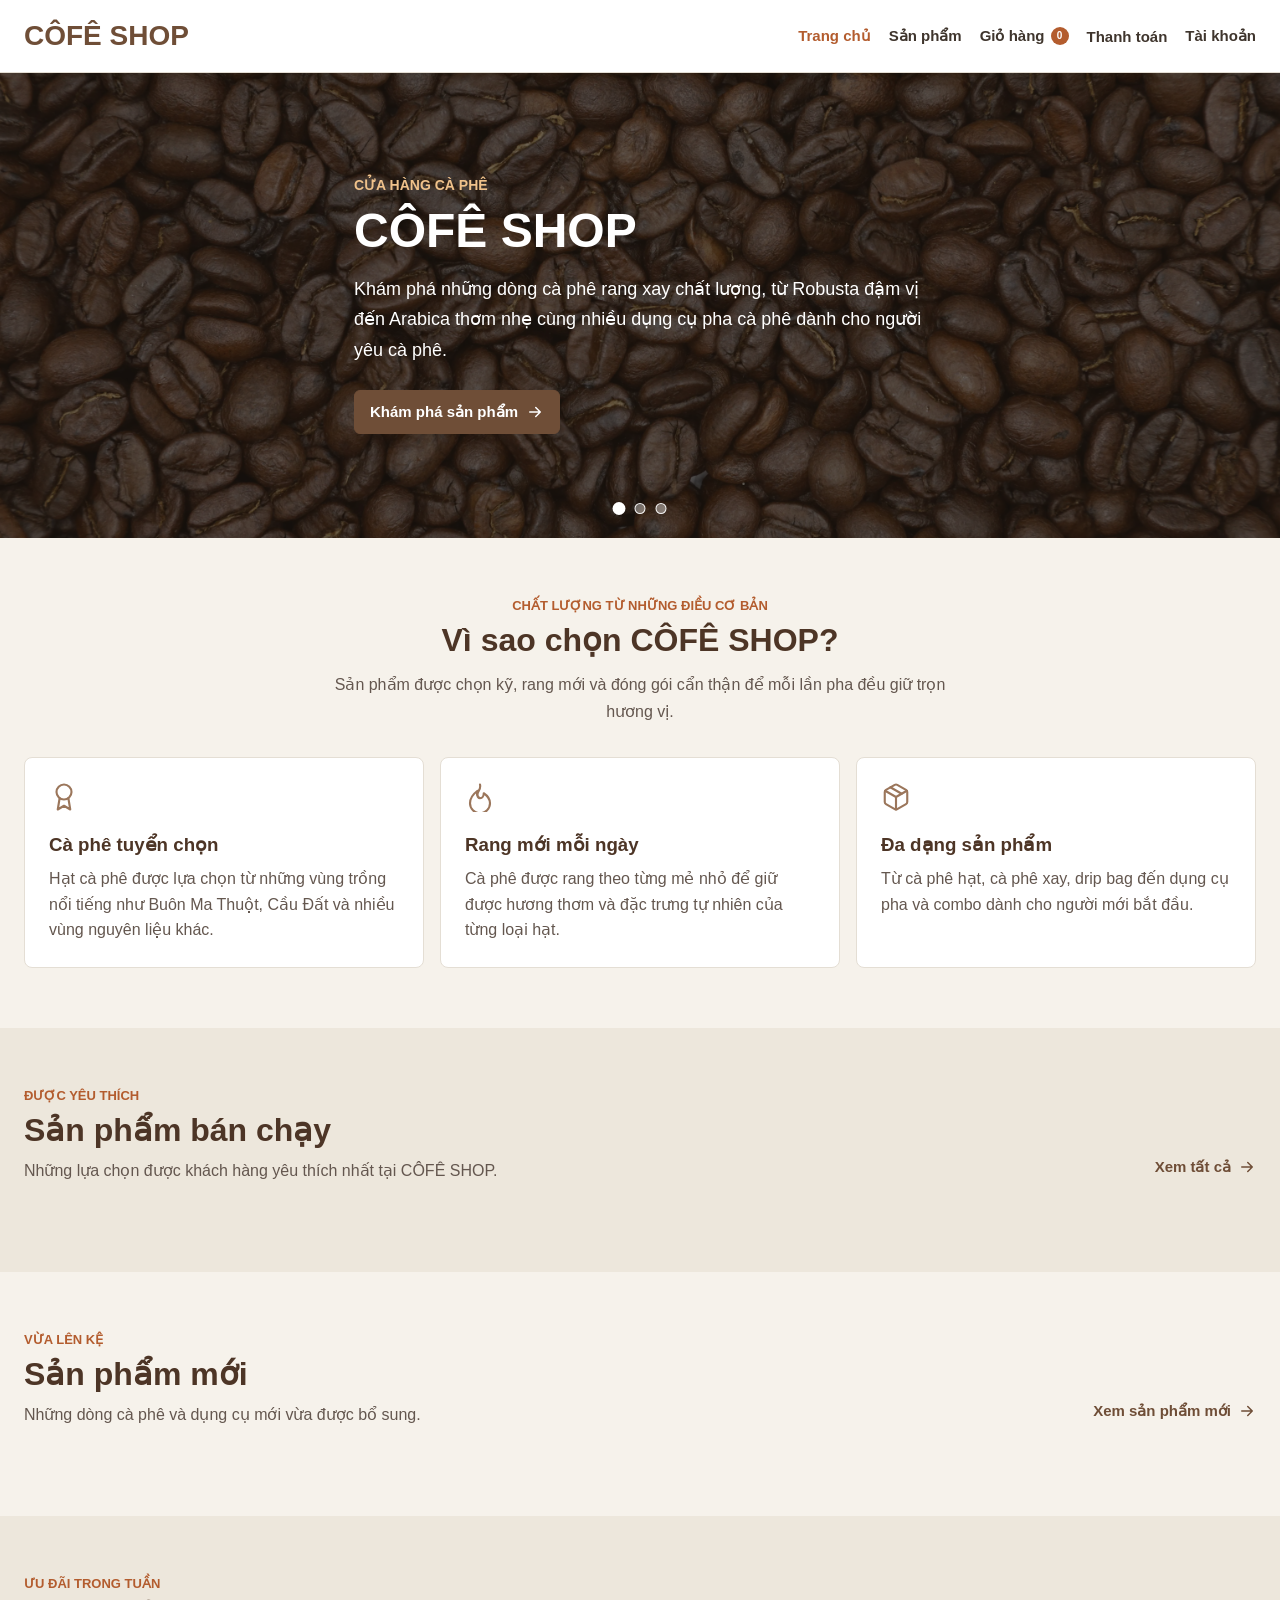
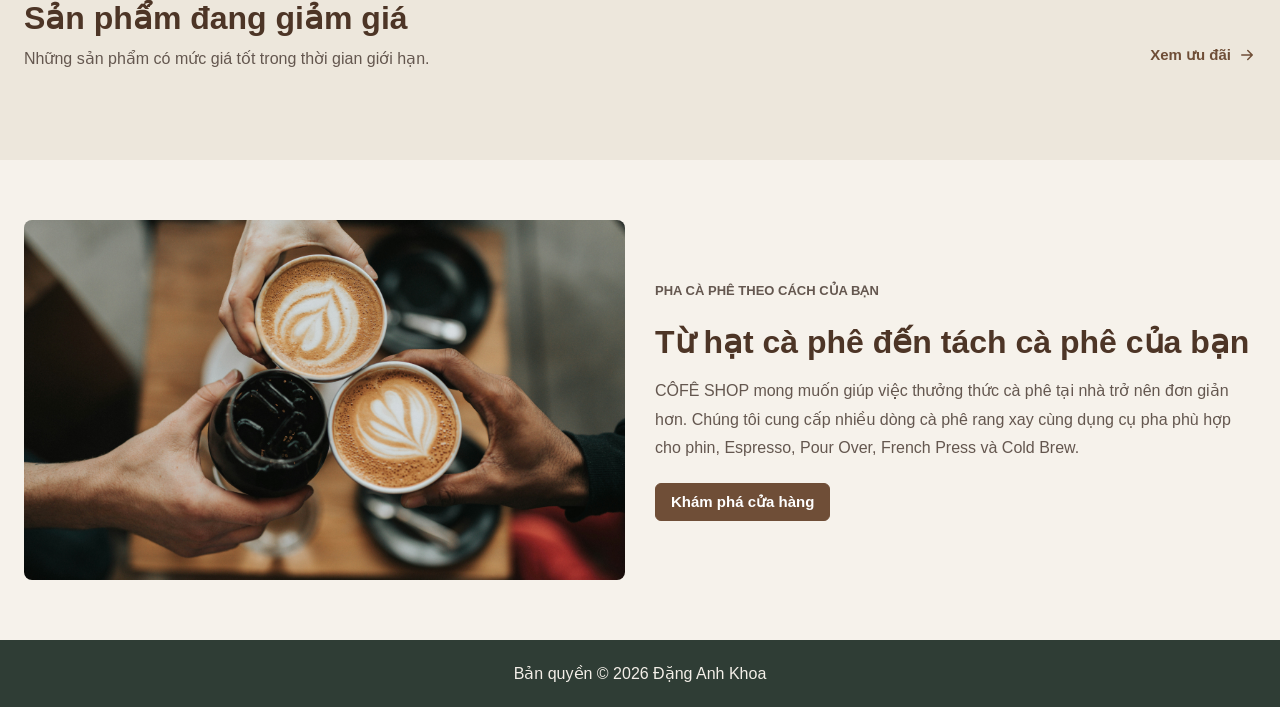
==== commit 744cb9be: "complete authenticator" ====
--- a/index.html
+++ b/index.html
@@ -20,11 +20,11 @@
             <span class="nav-cart-count">0</span>
           </a>
           <a href="checkout.html">Thanh toán</a>
-          <a href="login.html">Tài khoản</a>
+          <a class="account" href="login.html">Tài khoản</a>
         </nav>
 
         <details class="mobile-nav">
-          <summary title="Menu">
+          <summary>
             <svg class="menu-icon" viewBox="0 0 24 24">
               <path d="M4 6h16M4 12h16M4 18h16" />
             </svg>
@@ -41,7 +41,7 @@
               <span class="nav-cart-count">0</span>
             </a>
             <a href="checkout.html">Thanh toán</a>
-            <a href="login.html">Tài khoản</a>
+            <a class="account" href="login.html">Tài khoản</a>
           </nav>
         </details>
       </div>
@@ -61,9 +61,8 @@
           <h1>CÔFÊ SHOP</h1>
 
           <p>
-            Khám phá những dòng cà phê rang xay chất lượng, từ Robusta đậm vị
-            đến Arabica thơm nhẹ cùng nhiều dụng cụ pha cà phê dành cho người
-            yêu cà phê.
+            Khám phá những dòng cà phê rang xay chất lượng, từ Robusta đậm vị đến Arabica thơm nhẹ
+            cùng nhiều dụng cụ pha cà phê dành cho người yêu cà phê.
           </p>
 
           <a href="products.html" class="btn hero-primary">
@@ -87,8 +86,8 @@
             <p class="section-eyebrow">Chất lượng từ những điều cơ bản</p>
             <h2 class="section-title">Vì sao chọn CÔFÊ SHOP?</h2>
             <p class="section-desc">
-              Sản phẩm được chọn kỹ, rang mới và đóng gói cẩn thận để mỗi lần
-              pha đều giữ trọn hương vị.
+              Sản phẩm được chọn kỹ, rang mới và đóng gói cẩn thận để mỗi lần pha đều giữ trọn hương
+              vị.
             </p>
           </div>
 
@@ -100,8 +99,8 @@
               </svg>
               <h3>Cà phê tuyển chọn</h3>
               <p>
-                Hạt cà phê được lựa chọn từ những vùng trồng nổi tiếng như Buôn
-                Ma Thuột, Cầu Đất và nhiều vùng nguyên liệu khác.
+                Hạt cà phê được lựa chọn từ những vùng trồng nổi tiếng như Buôn Ma Thuột, Cầu Đất và
+                nhiều vùng nguyên liệu khác.
               </p>
             </div>
 
@@ -113,8 +112,8 @@
               </svg>
               <h3>Rang mới mỗi ngày</h3>
               <p>
-                Cà phê được rang theo từng mẻ nhỏ để giữ được hương thơm và đặc
-                trưng tự nhiên của từng loại hạt.
+                Cà phê được rang theo từng mẻ nhỏ để giữ được hương thơm và đặc trưng tự nhiên của
+                từng loại hạt.
               </p>
             </div>
 
@@ -128,8 +127,8 @@
               </svg>
               <h3>Đa dạng sản phẩm</h3>
               <p>
-                Từ cà phê hạt, cà phê xay, drip bag đến dụng cụ pha và combo
-                dành cho người mới bắt đầu.
+                Từ cà phê hạt, cà phê xay, drip bag đến dụng cụ pha và combo dành cho người mới bắt
+                đầu.
               </p>
             </div>
           </div>
@@ -167,9 +166,7 @@
             <div>
               <p class="section-eyebrow">Vừa lên kệ</p>
               <h2 class="section-title">Sản phẩm mới</h2>
-              <p class="section-desc">
-                Những dòng cà phê và dụng cụ mới vừa được bổ sung.
-              </p>
+              <p class="section-desc">Những dòng cà phê và dụng cụ mới vừa được bổ sung.</p>
             </div>
 
             <a href="products.html?status=new" class="section-link">
@@ -192,9 +189,7 @@
             <div>
               <p class="section-eyebrow">Ưu đãi trong tuần</p>
               <h2 class="section-title">Sản phẩm đang giảm giá</h2>
-              <p class="section-desc">
-                Những sản phẩm có mức giá tốt trong thời gian giới hạn.
-              </p>
+              <p class="section-desc">Những sản phẩm có mức giá tốt trong thời gian giới hạn.</p>
             </div>
 
             <a href="products.html?status=sale" class="section-link">
@@ -213,20 +208,16 @@
 
       <section class="section home-about">
         <div class="container about-inner">
-          <img
-            src="./images/hat-ca-phe-den-tach-ca-phe.jpeg"
-            alt="Hạt cà phê rang"
-          />
+          <img src="./images/hat-ca-phe-den-tach-ca-phe.jpeg" />
 
           <div class="about-text">
             <p class="section-eyebrow">Pha cà phê theo cách của bạn</p>
             <h2>Từ hạt cà phê đến tách cà phê của bạn</h2>
 
             <p>
-              CÔFÊ SHOP mong muốn giúp việc thưởng thức cà phê tại nhà trở nên
-              đơn giản hơn. Chúng tôi cung cấp nhiều dòng cà phê rang xay cùng
-              dụng cụ pha phù hợp cho phin, Espresso, Pour Over, French Press và
-              Cold Brew.
+              CÔFÊ SHOP mong muốn giúp việc thưởng thức cà phê tại nhà trở nên đơn giản hơn. Chúng
+              tôi cung cấp nhiều dòng cà phê rang xay cùng dụng cụ pha phù hợp cho phin, Espresso,
+              Pour Over, French Press và Cold Brew.
             </p>
 
             <a href="products.html" class="btn">Khám phá cửa hàng</a>
@@ -242,6 +233,5 @@
     </footer>
 
     <script type="module" src="app.js"></script>
-    <script type="module" src="slider.js"></script>
   </body>
 </html>
--- a/style.css
+++ b/style.css
@@ -1816,6 +1816,70 @@
   gap: 19px;
 }
 
+.auth-alert {
+  align-items: flex-start;
+  border: 1px solid transparent;
+  border-radius: 6px;
+  display: none;
+  gap: 10px;
+  line-height: 1.5;
+  padding: 12px 13px;
+}
+
+.auth-alert.is-visible,
+.auth-form.is-login-failed #login-form-error,
+.auth-form.is-register-failed #register-form-error,
+.auth-form.is-register-success #register-form-success {
+  display: flex;
+}
+
+.auth-alert svg {
+  fill: none;
+  flex: 0 0 auto;
+  height: 20px;
+  margin-top: 1px;
+  stroke: currentColor;
+  stroke-linecap: round;
+  stroke-linejoin: round;
+  stroke-width: 1.9;
+  width: 20px;
+}
+
+.auth-alert strong,
+.auth-alert span {
+  display: block;
+}
+
+.auth-alert strong {
+  font-size: 14px;
+  margin-bottom: 2px;
+}
+
+.auth-alert span {
+  font-size: 13px;
+}
+
+.auth-alert-error {
+  background: #fff4f2;
+  border-color: #efb7a8;
+  color: #842a1d;
+}
+
+.auth-alert-success {
+  background: #f0faf3;
+  border-color: #a8d8b5;
+  color: #27613a;
+}
+
+.auth-alert-link {
+  display: inline-block;
+  font-size: 13px;
+  font-weight: 700;
+  margin-top: 6px;
+  text-decoration: underline;
+  text-underline-offset: 3px;
+}
+
 .auth-form-grid {
   display: grid;
   gap: 16px;
@@ -1843,6 +1907,58 @@
   width: 100%;
 }
 
+.password-input {
+  position: relative;
+}
+
+.password-input input {
+  padding-right: 52px;
+}
+
+.password-toggle {
+  position: absolute;
+  top: 50%;
+  right: 3px;
+  transform: translateY(-50%);
+  display: grid;
+  place-items: center;
+  width: 40px;
+  height: 40px;
+  padding: 0;
+  border: 0;
+  border-radius: 4px;
+  background: transparent;
+  color: #6f4e37;
+  cursor: pointer;
+}
+
+.password-toggle:hover {
+  background: #f3eee8;
+}
+
+.password-toggle:focus-visible {
+  outline: 2px solid #8a674e;
+  outline-offset: 1px;
+}
+
+.password-toggle svg {
+  width: 22px;
+  height: 22px;
+  fill: none;
+  stroke: currentColor;
+  stroke-width: 1.7;
+  stroke-linecap: round;
+  stroke-linejoin: round;
+}
+
+.password-toggle-slash {
+  display: none;
+}
+
+.password-toggle.is-visible .password-toggle-slash {
+  display: block;
+}
+
 .auth-field input::placeholder {
   color: #a1968d;
 }
@@ -1851,6 +1967,37 @@
   border-color: #8a674e;
   box-shadow: 0 0 0 3px rgba(111, 78, 55, 0.12);
   outline: 0;
+}
+
+.auth-field input:invalid:not(:placeholder-shown),
+.auth-form.was-submitted .auth-field input:invalid,
+.auth-field.is-invalid input {
+  background: #fffaf9;
+  border-color: #c94632;
+  box-shadow: 0 0 0 3px rgba(201, 70, 50, 0.1);
+}
+
+.auth-field input:valid:not(:placeholder-shown),
+.auth-field.is-valid input {
+  border-color: #6aa06a;
+}
+
+.auth-field-feedback {
+  color: #b23a2f;
+  /* display: none; */
+  font-size: 12px;
+  line-height: 1.45;
+}
+
+.auth-field input:invalid:not(:placeholder-shown) ~ .auth-field-feedback,
+.auth-form.was-submitted .auth-field input:invalid ~ .auth-field-feedback,
+.auth-field.is-invalid .auth-field-feedback,
+.auth-check.is-invalid + .auth-check-feedback {
+  display: block;
+}
+
+.auth-form.was-submitted .auth-check:has(input:invalid) + .auth-check-feedback {
+  display: block;
 }
 
 .auth-form-options {
@@ -1876,6 +2023,26 @@
   height: 16px;
   margin-top: 2px;
   width: 16px;
+}
+
+.auth-check.is-invalid {
+  background: #fff4f2;
+  border: 1px solid #efb7a8;
+  border-radius: 6px;
+  color: #842a1d;
+  padding: 11px 12px;
+}
+
+.auth-form.was-submitted .auth-check:has(input:invalid) {
+  background: #fff4f2;
+  border: 1px solid #efb7a8;
+  border-radius: 6px;
+  color: #842a1d;
+  padding: 11px 12px;
+}
+
+.auth-check-feedback {
+  margin-top: -11px;
 }
 
 .auth-text-link,
